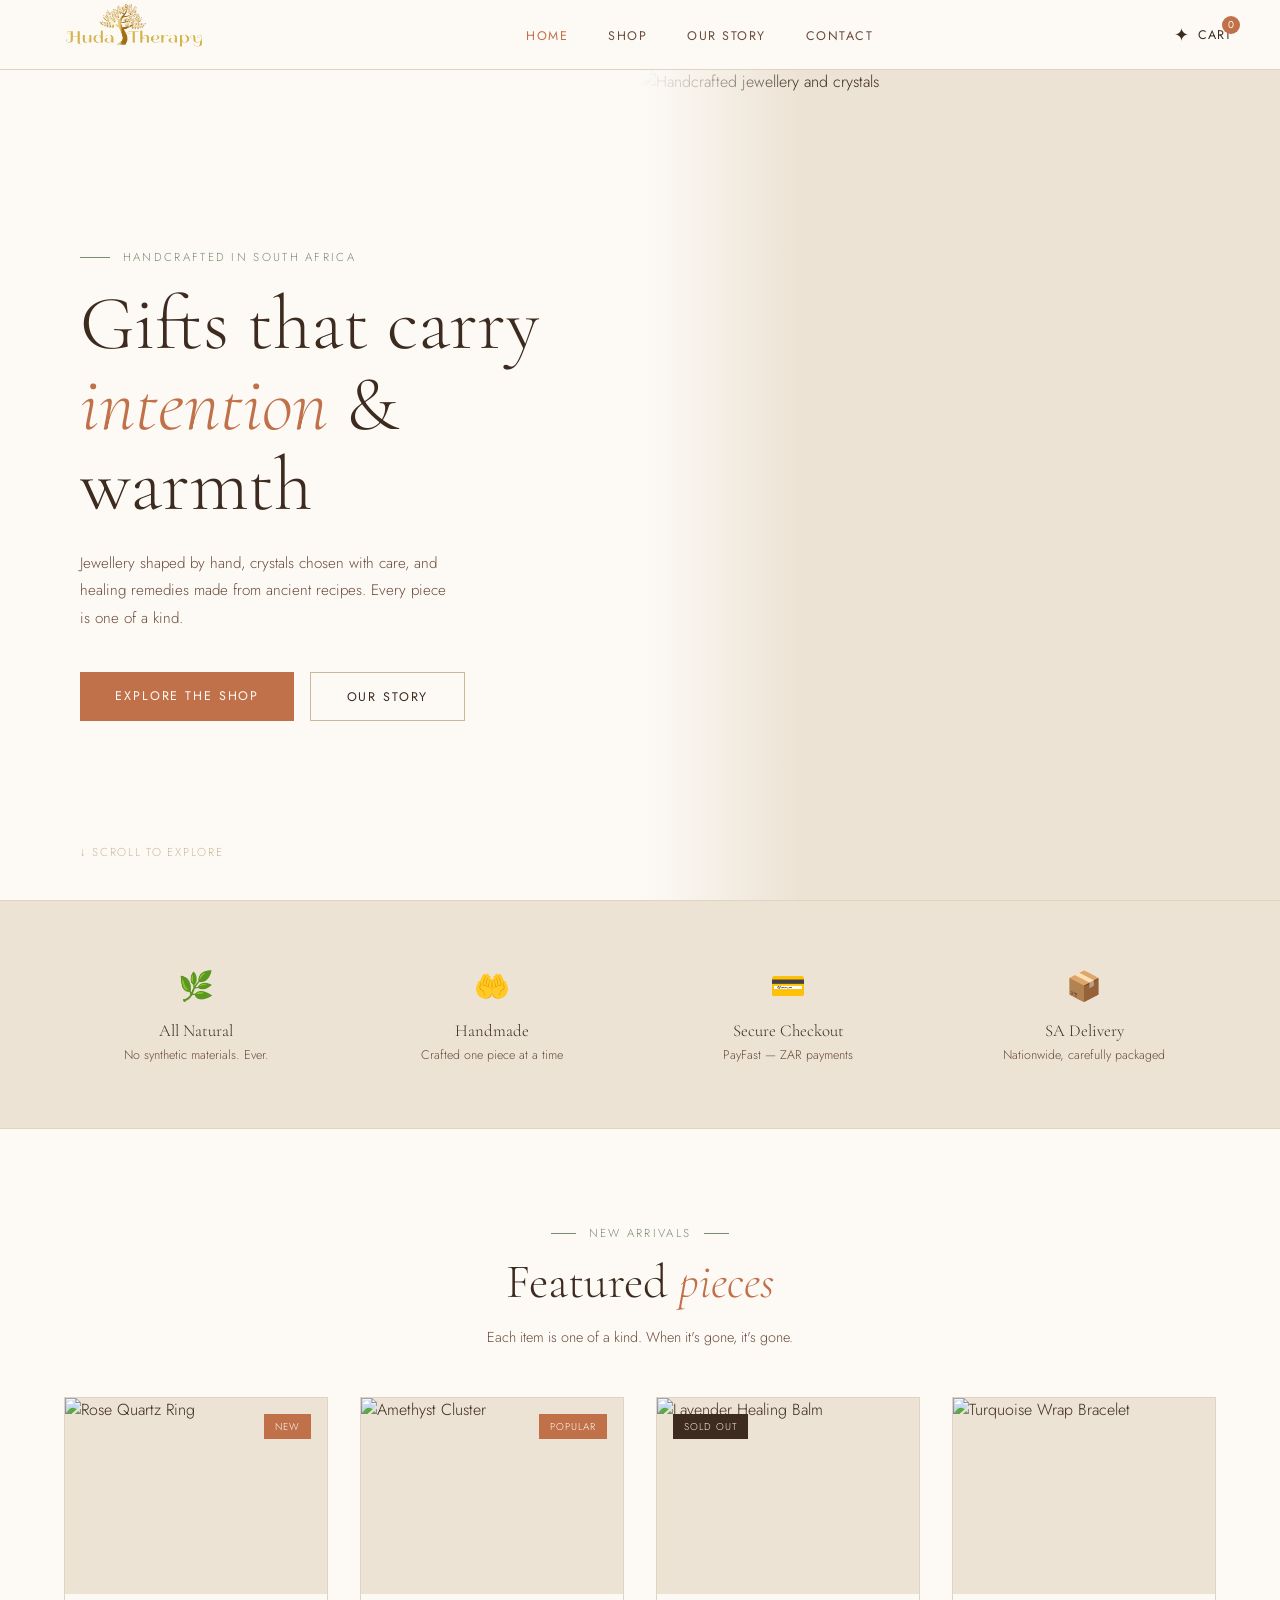
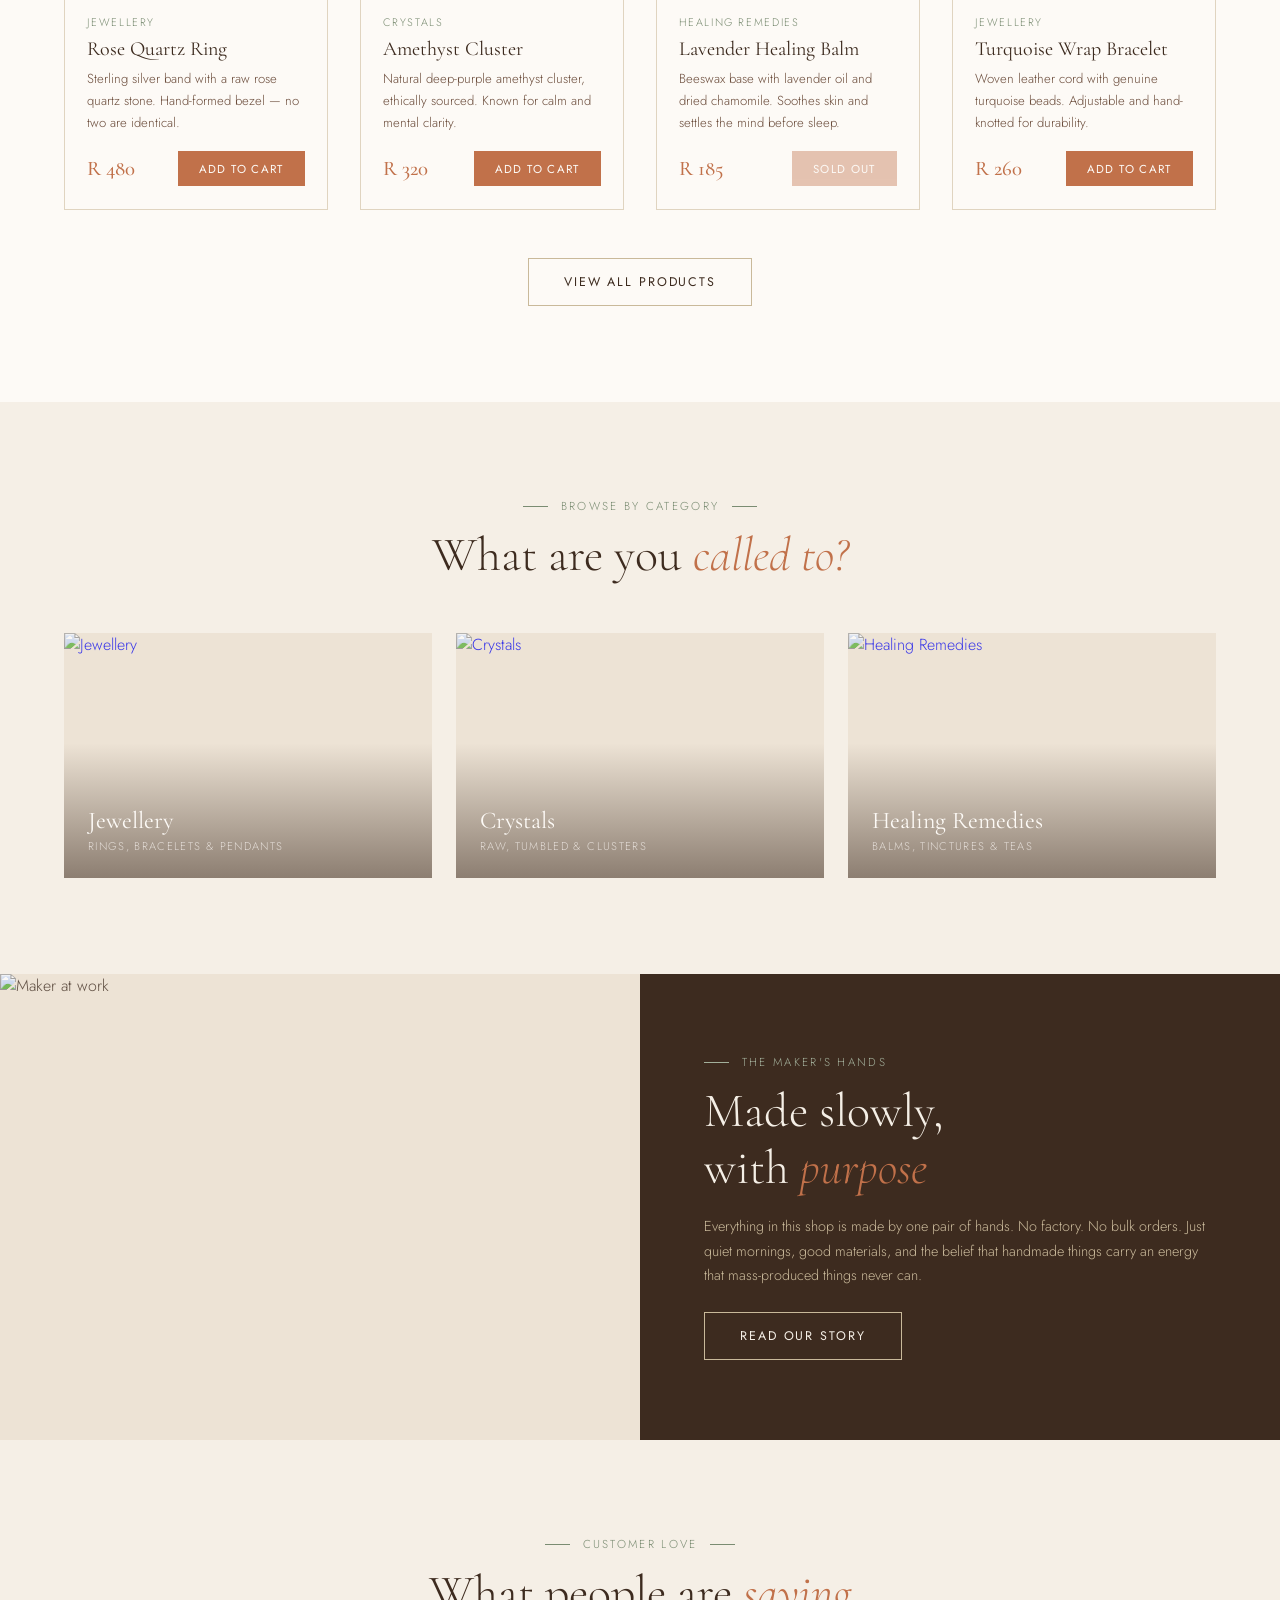
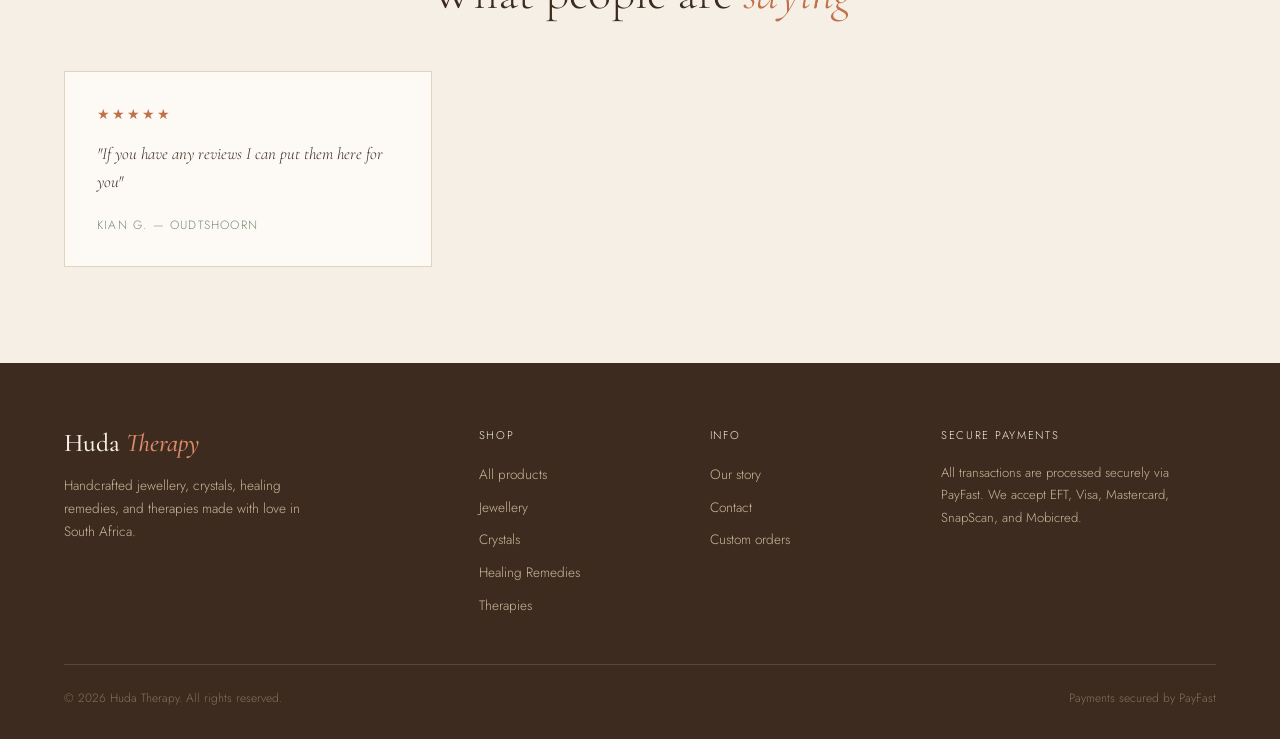
==== index.html @ 6f6a7a5f "Second Commit" ====
<!DOCTYPE html>
<html lang="en">
<head>
  <meta charset="UTF-8" />
  <meta name="viewport" content="width=device-width, initial-scale=1.0" />
  <title>Huda Terapy — Handcrafted Jewellery, Crystals &amp; Healing Remedies</title>
  <meta name="description" content="Handcrafted jewellery, crystals, and homemade healing remedies made with love in South Africa." />
  <meta property="og:title" content="Huda Terapy — Handcrafted Gifts from South Africa" />
  <meta property="og:description" content="Jewellery, crystals, and healing remedies made with love." />
  <meta property="og:image" content="https://images.unsplash.com/photo-1611652022419-a9419f74343d?w=1200" />
  <meta property="og:type" content="website" />
  <link rel="stylesheet" href="css/style.css" />
</head>
<body>

<nav>
  <img src='images/Huda_Logo_1-removebg-preview.png' class='nav-logo'>
  <ul class="nav-links">
    <li><a href="index.html" class="active">Home</a></li>
    <li><a href="shop.html">Shop</a></li>
    <li><a href="about.html">Our Story</a></li>
    <li><a href="about.html#contact">Contact</a></li>
  </ul>
  <div class="nav-right">
    <a href="#" class="nav-cart snipcart-checkout">
      <span class="cart-icon">✦</span> Cart
      <span class="snipcart-items-count"></span>
    </a>
    <button class="hamburger" aria-label="Menu">
      <span></span><span></span><span></span>
    </button>
  </div>
</nav>

<main>

  <!-- HERO -->
  <section class="hero">
    <div class="hero-content">
      <p class="hero-eyebrow">Handcrafted in South Africa</p>
      <h1>Gifts that carry<br/><em>intention</em> &amp; warmth</h1>
      <p class="hero-desc">Jewellery shaped by hand, crystals chosen with care, and healing remedies made from ancient recipes. Every piece is one of a kind.</p>
      <div class="hero-btns">
        <a href="shop.html" class="btn-primary">Explore the shop</a>
        <a href="about.html" class="btn-outline">Our story</a>
      </div>
    </div>
    <div class="hero-image">
      <img src="https://images.unsplash.com/photo-1611652022419-a9419f74343d?w=900&q=80" alt="Handcrafted jewellery and crystals" />
      <div class="hero-image-overlay"></div>
    </div>
    <div class="hero-scroll">&#8595; Scroll to explore</div>
  </section>

  <!-- TRUST STRIP -->
  <div class="trust-strip">
    <div class="trust-item">
      <div class="trust-icon">🌿</div>
      <p class="trust-label">All Natural</p>
      <p class="trust-sub">No synthetic materials. Ever.</p>
    </div>
    <div class="trust-item">
      <div class="trust-icon">🤲</div>
      <p class="trust-label">Handmade</p>
      <p class="trust-sub">Crafted one piece at a time</p>
    </div>
    <div class="trust-item">
      <div class="trust-icon">💳</div>
      <p class="trust-label">Secure Checkout</p>
      <p class="trust-sub">PayFast — ZAR payments</p>
    </div>
    <div class="trust-item">
      <div class="trust-icon">📦</div>
      <p class="trust-label">SA Delivery</p>
      <p class="trust-sub">Nationwide, carefully packaged</p>
    </div>
  </div>

  <!-- FEATURED PRODUCTS -->
  <section class="section section-white">
    <div class="container">
      <div class="section-header">
        <p class="section-eyebrow">New arrivals</p>
        <h2 class="section-title">Featured <em>pieces</em></h2>
        <p class="section-sub">Each item is one of a kind. When it's gone, it's gone.</p>
      </div>
      <div class="product-grid">

        <div class="product-card" data-category="jewellery">
          <div class="product-img-wrap">
            <img src="https://images.unsplash.com/photo-1535632066927-ab7c9ab60908?w=600&q=80" alt="Rose Quartz Ring" loading="lazy" />
            <span class="product-badge">New</span>
            <span class="sold-out-badge">Sold Out</span>
          </div>
          <div class="product-info">
            <p class="product-category">Jewellery</p>
            <h3 class="product-name">Rose Quartz Ring</h3>
            <p class="product-desc-short">Sterling silver band with a raw rose quartz stone. Hand-formed bezel — no two are identical.</p>
            <div class="product-footer">
              <span class="product-price">R 480</span>
              <button class="btn-buy snipcart-add-item"
                data-item-id="rose-quartz-ring"
                data-item-price="480.00"
                data-item-url="/shop.html"
                data-item-name="Rose Quartz Ring"
                data-item-description="Sterling silver band with raw rose quartz stone"
                data-item-image="https://images.unsplash.com/photo-1535632066927-ab7c9ab60908?w=300">
                Add to cart
              </button>
            </div>
          </div>
        </div>

        <div class="product-card" data-category="crystals">
          <div class="product-img-wrap">
            <img src="https://images.unsplash.com/photo-1567225557594-88d73398014a?w=600&q=80" alt="Amethyst Cluster" loading="lazy" />
            <span class="product-badge">Popular</span>
            <span class="sold-out-badge">Sold Out</span>
          </div>
          <div class="product-info">
            <p class="product-category">Crystals</p>
            <h3 class="product-name">Amethyst Cluster</h3>
            <p class="product-desc-short">Natural deep-purple amethyst cluster, ethically sourced. Known for calm and mental clarity.</p>
            <div class="product-footer">
              <span class="product-price">R 320</span>
              <button class="btn-buy snipcart-add-item"
                data-item-id="amethyst-cluster"
                data-item-price="320.00"
                data-item-url="/shop.html"
                data-item-name="Amethyst Cluster"
                data-item-description="Natural deep-purple amethyst cluster"
                data-item-image="https://images.unsplash.com/photo-1567225557594-88d73398014a?w=300">
                Add to cart
              </button>
            </div>
          </div>
        </div>

        <!-- SOLD OUT EXAMPLE — add class="sold-out" to any card to disable it -->
        <div class="product-card sold-out" data-category="remedies">
          <div class="product-img-wrap">
            <img src="https://images.unsplash.com/photo-1608571423902-eed4a5ad8108?w=600&q=80" alt="Lavender Healing Balm" loading="lazy" />
            <span class="sold-out-badge">Sold Out</span>
          </div>
          <div class="product-info">
            <p class="product-category">Healing Remedies</p>
            <h3 class="product-name">Lavender Healing Balm</h3>
            <p class="product-desc-short">Beeswax base with lavender oil and dried chamomile. Soothes skin and settles the mind before sleep.</p>
            <div class="product-footer">
              <span class="product-price">R 185</span>
              <button class="btn-buy" disabled>Sold Out</button>
            </div>
          </div>
        </div>

        <div class="product-card" data-category="jewellery">
          <div class="product-img-wrap">
            <img src="https://images.unsplash.com/photo-1617038260897-41a1f14a8ca0?w=600&q=80" alt="Turquoise Wrap Bracelet" loading="lazy" />
            <span class="sold-out-badge">Sold Out</span>
          </div>
          <div class="product-info">
            <p class="product-category">Jewellery</p>
            <h3 class="product-name">Turquoise Wrap Bracelet</h3>
            <p class="product-desc-short">Woven leather cord with genuine turquoise beads. Adjustable and hand-knotted for durability.</p>
            <div class="product-footer">
              <span class="product-price">R 260</span>
              <button class="btn-buy snipcart-add-item"
                data-item-id="turquoise-bracelet"
                data-item-price="260.00"
                data-item-url="/shop.html"
                data-item-name="Turquoise Wrap Bracelet"
                data-item-description="Woven leather cord with genuine turquoise beads"
                data-item-image="https://images.unsplash.com/photo-1617038260897-41a1f14a8ca0?w=300">
                Add to cart
              </button>
            </div>
          </div>
        </div>

      </div>
      <div style="text-align:center;margin-top:3rem;">
        <a href="shop.html" class="btn-outline">View all products</a>
      </div>
    </div>
  </section>

  <!-- CATEGORIES -->
  <section class="section section-cream">
    <div class="container">
      <div class="section-header">
        <p class="section-eyebrow">Browse by category</p>
        <h2 class="section-title">What are you <em>called to?</em></h2>
      </div>
      <div class="categories">
        <a href="shop.html" class="category-card">
          <img src="https://images.unsplash.com/photo-1535632066927-ab7c9ab60908?w=700&q=75" alt="Jewellery" loading="lazy" />
          <div class="category-overlay">
            <p class="category-name">Jewellery</p>
            <p class="category-count">Rings, bracelets &amp; pendants</p>
          </div>
        </a>
        <a href="shop.html" class="category-card">
          <img src="https://images.unsplash.com/photo-1567225557594-88d73398014a?w=700&q=75" alt="Crystals" loading="lazy" />
          <div class="category-overlay">
            <p class="category-name">Crystals</p>
            <p class="category-count">Raw, tumbled &amp; clusters</p>
          </div>
        </a>
        <a href="shop.html" class="category-card">
          <img src="https://images.unsplash.com/photo-1608571423902-eed4a5ad8108?w=700&q=75" alt="Healing Remedies" loading="lazy" />
          <div class="category-overlay">
            <p class="category-name">Healing Remedies</p>
            <p class="category-count">Balms, tinctures &amp; teas</p>
          </div>
        </a>
      </div>
    </div>
  </section>

  <!-- ABOUT STRIP -->
  <div class="about-strip">
    <div class="about-strip-img">
      <img src="https://images.unsplash.com/photo-1616628188506-523e5985d6fb?w=800&q=80" alt="Maker at work" loading="lazy" />
    </div>
    <div class="about-strip-content">
      <p class="section-eyebrow">The maker's hands</p>
      <h2 class="section-title">Made slowly,<br/>with <em>purpose</em></h2>
      <p class="section-sub">Everything in this shop is made by one pair of hands. No factory. No bulk orders. Just quiet mornings, good materials, and the belief that handmade things carry an energy that mass-produced things never can.</p>
      <a href="about.html" class="btn-outline">Read our story</a>
    </div>
  </div>

  <!-- TESTIMONIALS -->
  <section class="section section-cream">
    <div class="container">
      <div class="section-header">
        <p class="section-eyebrow">Customer love</p>
        <h2 class="section-title">What people are <em>saying</em></h2>
      </div>
      <div class="testimonials-grid">
        <div class="testimonial-card">
          <p class="testimonial-stars">&#9733;&#9733;&#9733;&#9733;&#9733;</p>
          <p class="testimonial-text">"If you have any reviews I can put them here for you"</p>
          <p class="testimonial-author">Kian G. — Oudtshoorn</p>
        </div>
       
        </div>
      </div>
    </div>
  </section>

</main>

<footer>
  <div class="container">
    <div class="footer-grid">
      <div class="footer-brand">
        <a href="index.html" class="footer-logo">Huda <span>Therapy</span></a>
        <p class="footer-tagline">Handcrafted jewellery, crystals, healing remedies, and therapies made with love in South Africa.</p>
      </div>
      <div>
        <p class="footer-col-title">Shop</p>
        <ul class="footer-links">
          <li><a href="shop.html">All products</a></li>
          <li><a href="shop.html">Jewellery</a></li>
          <li><a href="shop.html">Crystals</a></li>
          <li><a href="shop.html">Healing Remedies</a></li>
          <li><a href="shop.html">Therapies</a></li>
        </ul>
      </div>
      <div>
        <p class="footer-col-title">Info</p>
        <ul class="footer-links">
          <li><a href="about.html">Our story</a></li>
          <li><a href="about.html#contact">Contact</a></li>
          <li><a href="about.html#contact">Custom orders</a></li>
        </ul>
      </div>
      <div>
        <p class="footer-col-title">Secure payments</p>
        <p style="font-size:0.82rem;color:var(--sand);line-height:1.7;">All transactions are processed securely via PayFast. We accept EFT, Visa, Mastercard, SnapScan, and Mobicred.</p>
      </div>
    </div>
    <div class="footer-bottom">
      <span>&copy; 2026 Huda Therapy. All rights reserved.</span>
      <span>Payments secured by PayFast</span>
    </div>
  </div>
</footer>

<script src="js/main.js"></script>
</body>
</html>
---- css/style.css ----
@import url('https://fonts.googleapis.com/css2?family=Cormorant+Garamond:ital,wght@0,300;0,400;0,500;0,600;1,300;1,400&family=Jost:wght@300;400;500&display=swap');

:root {
  --terracotta: #C1714A;
  --terracotta-light: #D98B68;
  --terracotta-dark: #9A5535;
  --cream: #F5EFE6;
  --cream-dark: #EDE3D5;
  --sage: #7A8C72;
  --sage-light: #A3B09B;
  --sage-dark: #556350;
  --warm-brown: #3D2B1F;
  --warm-brown-light: #6B4C3B;
  --sand: #C9B99A;
  --sand-light: #E0D4C0;
  --white: #FDFAF6;
  --font-display: 'Cormorant Garamond', serif;
  --font-body: 'Jost', sans-serif;
  --nav-height: 70px;
}

*, *::before, *::after { box-sizing: border-box; margin: 0; padding: 0; }
html { scroll-behavior: smooth; }
body { font-family: var(--font-body); background: var(--white); color: var(--warm-brown); font-weight: 300; overflow-x: hidden; }

/* NAV */
nav { position: fixed; top: 0; left: 0; right: 0; height: var(--nav-height); background: rgba(253,250,246,0.94); backdrop-filter: blur(12px); border-bottom: 1px solid var(--sand-light); display: flex; align-items: center; justify-content: space-between; padding: 0 3rem; z-index: 1000; transition: box-shadow 0.3s; }
nav.scrolled { box-shadow: 0 2px 20px rgba(61,43,31,0.08); }
.nav-logo {   height:100%; width:15%;}
.nav-links { display: flex; gap: 2.5rem; list-style: none; align-items: center; }
.nav-links a { font-family: var(--font-body); font-size: 0.78rem; font-weight: 400; letter-spacing: 0.12em; text-transform: uppercase; color: var(--warm-brown-light); text-decoration: none; transition: color 0.2s; }
.nav-links a:hover, .nav-links a.active { color: var(--terracotta); }
.nav-right { display: flex; align-items: center; gap: 1.5rem; }
.nav-cart { position: relative; cursor: pointer; display: flex; align-items: center; gap: 0.5rem; font-size: 0.78rem; letter-spacing: 0.08em; text-transform: uppercase; color: var(--warm-brown); text-decoration: none; font-weight: 400; transition: color 0.2s; }
.nav-cart:hover { color: var(--terracotta); }
.cart-icon { font-size: 1.1rem; }
.snipcart-items-count { background: var(--terracotta); color: var(--white); border-radius: 50%; width: 18px; height: 18px; font-size: 10px; display: flex; align-items: center; justify-content: center; position: absolute; top: -6px; right: -8px; font-family: var(--font-body); }
.hamburger { display: none; flex-direction: column; gap: 5px; cursor: pointer; padding: 4px; background: none; border: none; }
.hamburger span { display: block; width: 22px; height: 1.5px; background: var(--warm-brown); transition: 0.3s; }

main { padding-top: var(--nav-height); }

/* HERO */
.hero { min-height: calc(100vh - var(--nav-height)); display: grid; grid-template-columns: 1fr 1fr; position: relative; overflow: hidden; }
.hero-content { display: flex; flex-direction: column; justify-content: center; padding: 5rem 4rem 5rem 5rem; position: relative; z-index: 2; }
.hero-eyebrow { font-family: var(--font-body); font-size: 0.72rem; letter-spacing: 0.2em; text-transform: uppercase; color: var(--sage); margin-bottom: 1.2rem; display: flex; align-items: center; gap: 0.8rem; }
.hero-eyebrow::before { content: ''; display: block; width: 30px; height: 1px; background: var(--sage); }
.hero h1 { font-family: var(--font-display); font-size: clamp(3rem, 6vw, 5.5rem); font-weight: 300; line-height: 1.05; color: var(--warm-brown); margin-bottom: 1.5rem; }
.hero h1 em { font-style: italic; color: var(--terracotta); }
.hero-desc { font-size: 0.95rem; line-height: 1.8; color: var(--warm-brown-light); max-width: 380px; margin-bottom: 2.5rem; }
.hero-btns { display: flex; gap: 1rem; flex-wrap: wrap; }
.hero-image { position: relative; overflow: hidden; background: var(--cream-dark); }
.hero-image img { width: 100%; height: 100%; object-fit: cover; transition: transform 8s ease; display: block; }
.hero-image:hover img { transform: scale(1.04); }
.hero-image-overlay { position: absolute; inset: 0; background: linear-gradient(to right, var(--white) 0%, transparent 25%); }
.hero-scroll { position: absolute; bottom: 2.5rem; left: 5rem; display: flex; align-items: center; gap: 0.8rem; font-size: 0.72rem; letter-spacing: 0.15em; text-transform: uppercase; color: var(--sand); animation: bounce 2s infinite; }
@keyframes bounce { 0%,100% { transform: translateY(0); } 50% { transform: translateY(4px); } }

/* BUTTONS */
.btn-primary { display: inline-block; background: var(--terracotta); color: var(--white); padding: 0.9rem 2.2rem; font-family: var(--font-body); font-size: 0.78rem; letter-spacing: 0.15em; text-transform: uppercase; text-decoration: none; font-weight: 400; transition: background 0.25s, transform 0.2s; border: none; cursor: pointer; }
.btn-primary:hover { background: var(--terracotta-dark); transform: translateY(-1px); }
.btn-outline { display: inline-block; background: transparent; color: var(--warm-brown); padding: 0.9rem 2.2rem; font-family: var(--font-body); font-size: 0.78rem; letter-spacing: 0.15em; text-transform: uppercase; text-decoration: none; font-weight: 400; border: 1px solid var(--sand); transition: border-color 0.25s, color 0.25s, transform 0.2s; cursor: pointer; }
.btn-outline:hover { border-color: var(--terracotta); color: var(--terracotta); transform: translateY(-1px); }

/* SECTION HEADERS */
.section-header { text-align: center; margin-bottom: 3rem; }
.section-eyebrow { font-size: 0.72rem; letter-spacing: 0.2em; text-transform: uppercase; color: var(--sage); margin-bottom: 0.8rem; display: flex; align-items: center; justify-content: center; gap: 0.8rem; }
.section-eyebrow::before, .section-eyebrow::after { content: ''; display: block; width: 25px; height: 1px; background: var(--sage); }
.section-title { font-family: var(--font-display); font-size: clamp(2rem, 4vw, 3rem); font-weight: 300; color: var(--warm-brown); line-height: 1.2; }
.section-title em { font-style: italic; color: var(--terracotta); }
.section-sub { font-size: 0.9rem; color: var(--warm-brown-light); margin-top: 0.8rem; line-height: 1.7; }

/* SECTIONS */
.section { padding: 6rem 4rem; }
.section-cream { background: var(--cream); }
.section-white { background: var(--white); }
.container { max-width: 1200px; margin: 0 auto; }

/* PRODUCT GRID */
.product-grid { display: grid; grid-template-columns: repeat(auto-fill, minmax(260px, 1fr)); gap: 2rem; }
.product-card { background: var(--white); border: 1px solid var(--sand-light); overflow: hidden; transition: transform 0.3s, box-shadow 0.3s; position: relative; }
.product-card:hover { transform: translateY(-4px); box-shadow: 0 12px 40px rgba(61,43,31,0.1); }
.product-card.sold-out .btn-buy { opacity: 0.4; pointer-events: none; cursor: not-allowed; }
.product-img-wrap { position: relative; overflow: hidden; aspect-ratio: 4/3; background: var(--cream-dark); }
.product-img-wrap img { width: 100%; height: 100%; object-fit: cover; transition: transform 0.5s ease; display: block; }
.product-card:hover .product-img-wrap img { transform: scale(1.06); }
.product-badge { position: absolute; top: 1rem; right: 1rem; background: var(--terracotta); color: var(--white); font-size: 0.62rem; letter-spacing: 0.1em; text-transform: uppercase; padding: 0.3rem 0.7rem; }
.sold-out-badge { position: absolute; top: 1rem; left: 1rem; background: var(--warm-brown); color: var(--cream); font-size: 0.62rem; letter-spacing: 0.1em; text-transform: uppercase; padding: 0.3rem 0.7rem; display: none; }
.product-card.sold-out .sold-out-badge { display: block; }
.product-info { padding: 1.2rem 1.4rem 1.4rem; }
.product-category { font-size: 0.68rem; letter-spacing: 0.15em; text-transform: uppercase; color: var(--sage); margin-bottom: 0.4rem; }
.product-name { font-family: var(--font-display); font-size: 1.25rem; font-weight: 400; color: var(--warm-brown); margin-bottom: 0.4rem; line-height: 1.3; }
.product-desc-short { font-size: 0.82rem; color: var(--warm-brown-light); line-height: 1.65; margin-bottom: 1.1rem; }
.product-footer { display: flex; align-items: center; justify-content: space-between; gap: 0.8rem; }
.product-price { font-family: var(--font-display); font-size: 1.3rem; font-weight: 500; color: var(--terracotta); }
.btn-buy { background: var(--terracotta); color: var(--white); border: none; padding: 0.6rem 1.3rem; font-family: var(--font-body); font-size: 0.72rem; letter-spacing: 0.12em; text-transform: uppercase; font-weight: 400; cursor: pointer; transition: background 0.2s; white-space: nowrap; }
.btn-buy:hover { background: var(--terracotta-dark); }

/* CATEGORIES */
.categories { display: grid; grid-template-columns: repeat(3,1fr); gap: 1.5rem; }
.category-card { position: relative; overflow: hidden; aspect-ratio: 3/2; background: var(--cream-dark); cursor: pointer; text-decoration: none; display: block; }
.category-card img { width: 100%; height: 100%; object-fit: cover; transition: transform 0.5s, opacity 0.4s; opacity: 0.75; display: block; }
.category-card:hover img { transform: scale(1.08); opacity: 0.9; }
.category-overlay { position: absolute; inset: 0; background: linear-gradient(to top, rgba(61,43,31,0.55) 0%, transparent 55%); display: flex; flex-direction: column; justify-content: flex-end; padding: 1.5rem; }
.category-name { font-family: var(--font-display); font-size: 1.5rem; font-weight: 400; color: var(--white); margin-bottom: 0.2rem; }
.category-count { font-size: 0.7rem; letter-spacing: 0.12em; text-transform: uppercase; color: rgba(253,250,246,0.7); }

/* ABOUT STRIP */
.about-strip { display: grid; grid-template-columns: 1fr 1fr; align-items: stretch; }
.about-strip-img { position: relative; overflow: hidden; background: var(--cream-dark); min-height: 400px; }
.about-strip-img img { width: 100%; height: 100%; object-fit: cover; opacity: 0.8; display: block; }
.about-strip-content { background: var(--warm-brown); padding: 5rem 4rem; display: flex; flex-direction: column; justify-content: center; }
.about-strip-content .section-eyebrow { color: var(--sage-light); justify-content: flex-start; }
.about-strip-content .section-eyebrow::before { background: var(--sage-light); }
.about-strip-content .section-eyebrow::after { display: none; }
.about-strip-content .section-title { color: var(--cream); text-align: left; }
.about-strip-content .section-sub { color: var(--sand); text-align: left; margin-top: 1rem; }
.about-strip-content .btn-outline { color: var(--cream); border-color: var(--sand); margin-top: 1.5rem; align-self: flex-start; }
.about-strip-content .btn-outline:hover { color: var(--terracotta-light); border-color: var(--terracotta-light); }

/* TRUST */
.trust-strip { display: grid; grid-template-columns: repeat(4,1fr); gap: 2rem; text-align: center; padding: 4rem; background: var(--cream-dark); border-top: 1px solid var(--sand-light); border-bottom: 1px solid var(--sand-light); }
.trust-icon { font-size: 1.8rem; margin-bottom: 0.8rem; }
.trust-label { font-family: var(--font-display); font-size: 1.05rem; color: var(--warm-brown); margin-bottom: 0.3rem; }
.trust-sub { font-size: 0.78rem; color: var(--warm-brown-light); line-height: 1.5; }

/* TESTIMONIALS */
.testimonials-grid { display: grid; grid-template-columns: repeat(3,1fr); gap: 1.5rem; }
.testimonial-card { background: var(--white); border: 1px solid var(--sand-light); padding: 2rem; }
.testimonial-stars { color: var(--terracotta); font-size: 0.9rem; margin-bottom: 1rem; letter-spacing: 2px; }
.testimonial-text { font-family: var(--font-display); font-size: 1.05rem; font-style: italic; color: var(--warm-brown); line-height: 1.7; margin-bottom: 1.2rem; }
.testimonial-author { font-size: 0.75rem; letter-spacing: 0.1em; text-transform: uppercase; color: var(--sage); }

/* CONTACT */
.contact-grid { display: grid; grid-template-columns: 1fr 1.5fr; gap: 5rem; align-items: start; }
.contact-info p { font-size: 0.9rem; color: var(--warm-brown-light); line-height: 1.8; margin-bottom: 1.5rem; }
.contact-detail { display: flex; align-items: flex-start; gap: 0.8rem; margin-bottom: 1rem; }
.contact-detail-icon { font-size: 1rem; margin-top: 2px; }
.contact-detail-text { font-size: 0.85rem; color: var(--warm-brown-light); line-height: 1.6; }
form { display: flex; flex-direction: column; gap: 1.2rem; }
.form-group { display: flex; flex-direction: column; gap: 0.4rem; }
.form-row { display: grid; grid-template-columns: 1fr 1fr; gap: 1.2rem; }
label { font-size: 0.72rem; letter-spacing: 0.12em; text-transform: uppercase; color: var(--warm-brown-light); }
input, select, textarea { background: var(--white); border: 1px solid var(--sand-light); padding: 0.85rem 1rem; font-family: var(--font-body); font-size: 0.9rem; font-weight: 300; color: var(--warm-brown); outline: none; transition: border-color 0.2s; width: 100%; }
input:focus, select:focus, textarea:focus { border-color: var(--terracotta); }
textarea { resize: vertical; min-height: 130px; }
select { cursor: pointer; appearance: none; }

/* PAGE HERO */
.page-hero { background: var(--cream); padding: 5rem 4rem 4rem; text-align: center; border-bottom: 1px solid var(--sand-light); }
.page-hero h1 { font-family: var(--font-display); font-size: clamp(2.5rem,5vw,4rem); font-weight: 300; color: var(--warm-brown); }
.page-hero h1 em { font-style: italic; color: var(--terracotta); }
.page-hero p { font-size: 0.9rem; color: var(--warm-brown-light); margin-top: 0.8rem; }

/* FILTERS */
.shop-filters { display: flex; align-items: center; gap: 1rem; flex-wrap: wrap; padding: 1.5rem 0; border-bottom: 1px solid var(--sand-light); margin-bottom: 2.5rem; }
.filter-label { font-size: 0.72rem; letter-spacing: 0.12em; text-transform: uppercase; color: var(--warm-brown-light); margin-right: 0.5rem; }
.filter-btn { background: transparent; border: 1px solid var(--sand-light); padding: 0.45rem 1.1rem; font-family: var(--font-body); font-size: 0.75rem; letter-spacing: 0.08em; text-transform: uppercase; color: var(--warm-brown-light); cursor: pointer; transition: 0.2s; }
.filter-btn:hover, .filter-btn.active { background: var(--terracotta); color: var(--white); border-color: var(--terracotta); }

/* PRODUCT DETAIL */
.product-detail-grid { display: grid; grid-template-columns: 1fr 1fr; gap: 5rem; align-items: start; padding: 3rem 0; }
.main-image { aspect-ratio: 1; overflow: hidden; background: var(--cream-dark); margin-bottom: 1rem; }
.main-image img { width: 100%; height: 100%; object-fit: cover; display: block; }
.thumb-row { display: grid; grid-template-columns: repeat(4,1fr); gap: 0.6rem; }
.thumb { aspect-ratio: 1; overflow: hidden; background: var(--cream-dark); cursor: pointer; border: 2px solid transparent; transition: border-color 0.2s; }
.thumb.active { border-color: var(--terracotta); }
.thumb img { width: 100%; height: 100%; object-fit: cover; transition: transform 0.3s; display: block; }
.thumb:hover img { transform: scale(1.08); }
.detail-category { font-size: 0.72rem; letter-spacing: 0.15em; text-transform: uppercase; color: var(--sage); margin-bottom: 0.6rem; }
.detail-title { font-family: var(--font-display); font-size: clamp(2rem,3.5vw,2.8rem); font-weight: 300; color: var(--warm-brown); line-height: 1.15; margin-bottom: 0.8rem; }
.detail-price { font-family: var(--font-display); font-size: 2rem; color: var(--terracotta); font-weight: 500; margin-bottom: 1.5rem; }
.detail-description { font-size: 0.9rem; line-height: 1.9; color: var(--warm-brown-light); margin-bottom: 2rem; border-top: 1px solid var(--sand-light); border-bottom: 1px solid var(--sand-light); padding: 1.5rem 0; }
.detail-meta-item { display: flex; gap: 1rem; padding: 0.6rem 0; border-bottom: 1px solid var(--sand-light); font-size: 0.83rem; }
.detail-meta-key { color: var(--warm-brown-light); min-width: 110px; }
.detail-meta-val { color: var(--warm-brown); font-weight: 400; }
.buy-section { display: flex; gap: 1rem; flex-wrap: wrap; margin-top: 1.5rem; }
.btn-buy-lg { flex: 1; min-width: 160px; background: var(--terracotta); color: var(--white); border: none; padding: 1rem 2rem; font-family: var(--font-body); font-size: 0.8rem; letter-spacing: 0.15em; text-transform: uppercase; cursor: pointer; transition: background 0.2s; font-weight: 400; }
.btn-buy-lg:hover { background: var(--terracotta-dark); }

/* ABOUT PAGE */
.about-hero { display: grid; grid-template-columns: 1.2fr 1fr; min-height: 70vh; align-items: stretch; }
.about-hero-content { padding: 6rem 4rem 6rem 5rem; display: flex; flex-direction: column; justify-content: center; }
.about-hero-img { overflow: hidden; background: var(--cream-dark); }
.about-hero-img img { width: 100%; height: 100%; object-fit: cover; opacity: 0.85; display: block; }
.values-grid { display: grid; grid-template-columns: repeat(3,1fr); gap: 2rem; }
.value-card { border-left: 2px solid var(--terracotta); padding: 1.5rem 1.5rem 1.5rem 2rem; background: var(--white); }
.value-icon { font-size: 1.5rem; margin-bottom: 0.8rem; }
.value-title { font-family: var(--font-display); font-size: 1.2rem; font-weight: 400; color: var(--warm-brown); margin-bottom: 0.5rem; }
.value-text { font-size: 0.85rem; color: var(--warm-brown-light); line-height: 1.7; }
.process-steps { display: grid; grid-template-columns: repeat(4,1fr); gap: 2rem; }
.process-step { text-align: center; padding: 2rem 1rem; }
.step-number { font-family: var(--font-display); font-size: 3.5rem; color: var(--sand-light); font-weight: 300; line-height: 1; margin-bottom: 0.8rem; }
.step-title { font-family: var(--font-display); font-size: 1.1rem; color: var(--warm-brown); margin-bottom: 0.5rem; }
.step-text { font-size: 0.82rem; color: var(--warm-brown-light); line-height: 1.65; }

/* FOOTER */
footer { background: var(--warm-brown); color: var(--sand); padding: 4rem 4rem 2rem; }
.footer-grid { display: grid; grid-template-columns: 2fr 1fr 1fr 1.5fr; gap: 3rem; margin-bottom: 3rem; }
.footer-logo { font-family: var(--font-display); font-size: 1.6rem; font-weight: 500; color: var(--cream); margin-bottom: 1rem; display: block; text-decoration: none; }
.footer-logo span { color: var(--terracotta-light); font-style: italic; }
.footer-tagline { font-size: 0.85rem; color: var(--sand); line-height: 1.7; max-width: 260px; }
.footer-col-title { font-size: 0.7rem; letter-spacing: 0.15em; text-transform: uppercase; color: var(--cream); margin-bottom: 1.2rem; }
.footer-links { list-style: none; display: flex; flex-direction: column; gap: 0.6rem; }
.footer-links a { font-size: 0.85rem; color: var(--sand); text-decoration: none; transition: color 0.2s; }
.footer-links a:hover { color: var(--terracotta-light); }
.footer-bottom { border-top: 1px solid rgba(201,185,154,0.2); padding-top: 1.5rem; display: flex; justify-content: space-between; align-items: center; font-size: 0.75rem; color: rgba(201,185,154,0.5); flex-wrap: wrap; gap: 0.5rem; }

/* NOTIFICATION */
.notification { position: fixed; bottom: 2rem; right: 2rem; background: var(--warm-brown); color: var(--cream); padding: 1rem 1.5rem; font-size: 0.82rem; letter-spacing: 0.04em; z-index: 9999; transform: translateY(6rem); opacity: 0; transition: transform 0.35s ease, opacity 0.35s ease; pointer-events: none; max-width: 300px; border-left: 3px solid var(--terracotta); }
.notification.show { transform: translateY(0); opacity: 1; }

/* CUSTOM CART DRAWER */
.cart-overlay { position: fixed; inset: 0; background: rgba(61,43,31,0.42); opacity: 0; pointer-events: none; transition: opacity 0.25s ease; z-index: 1200; }
.cart-overlay.show { opacity: 1; pointer-events: auto; }
.custom-cart-drawer { position: fixed; top: 0; right: 0; width: min(420px, 95vw); height: 100vh; background: var(--white); border-left: 1px solid var(--sand-light); transform: translateX(105%); transition: transform 0.28s ease; z-index: 1300; display: flex; flex-direction: column; }
.custom-cart-drawer.open { transform: translateX(0); }
.cart-header { display: flex; align-items: center; justify-content: space-between; padding: 1rem 1.25rem; border-bottom: 1px solid var(--sand-light); }
.cart-header h3 { font-family: var(--font-display); font-size: 1.5rem; font-weight: 400; color: var(--warm-brown); }
.cart-close { border: none; background: transparent; font-size: 1.9rem; line-height: 1; color: var(--warm-brown-light); cursor: pointer; }
.cart-body { flex: 1; overflow-y: auto; padding: 1rem 1.25rem; }
.cart-empty { font-size: 0.9rem; color: var(--warm-brown-light); }
.cart-items { list-style: none; display: flex; flex-direction: column; gap: 0.9rem; }
.cart-item { border: 1px solid var(--sand-light); padding: 0.85rem; }
.cart-item-main { display: flex; align-items: center; justify-content: space-between; gap: 1rem; margin-bottom: 0.7rem; }
.cart-item-name { font-size: 0.88rem; color: var(--warm-brown); font-weight: 400; }
.cart-item-price { font-family: var(--font-display); color: var(--terracotta); font-size: 1.1rem; }
.cart-item-actions { display: flex; align-items: center; gap: 0.45rem; flex-wrap: wrap; }
.cart-item-actions button { border: 1px solid var(--sand-light); background: var(--white); color: var(--warm-brown-light); padding: 0.2rem 0.45rem; font-size: 0.7rem; letter-spacing: 0.05em; text-transform: uppercase; cursor: pointer; }
.cart-item-actions button[data-action="remove"] { margin-left: auto; }
.cart-footer { border-top: 1px solid var(--sand-light); padding: 1rem 1.25rem 1.25rem; }
.cart-total-row { display: flex; align-items: center; justify-content: space-between; margin-bottom: 0.85rem; color: var(--warm-brown-light); font-size: 0.82rem; letter-spacing: 0.08em; text-transform: uppercase; }
.cart-total-value { color: var(--warm-brown); font-size: 1.2rem; font-family: var(--font-display); text-transform: none; letter-spacing: 0; }

/* RESPONSIVE */
@media (max-width: 1024px) {
  .hero { grid-template-columns: 1fr; }
  .hero-image { display: none; }
  .hero-content { padding: 4rem 2.5rem; }
  .categories { grid-template-columns: 1fr 1fr; }
  .about-strip { grid-template-columns: 1fr; }
  .trust-strip { grid-template-columns: repeat(2,1fr); }
  .testimonials-grid { grid-template-columns: 1fr 1fr; }
  .footer-grid { grid-template-columns: 1fr 1fr; }
  .contact-grid { grid-template-columns: 1fr; gap: 2.5rem; }
  .product-detail-grid { grid-template-columns: 1fr; gap: 2.5rem; }
  .about-hero { grid-template-columns: 1fr; }
  .about-hero-img { min-height: 300px; }
  .values-grid { grid-template-columns: 1fr 1fr; }
  .process-steps { grid-template-columns: repeat(2,1fr); }
}
@media (max-width: 768px) {
  nav { padding: 0 1.5rem; }
  .nav-links { display: none; position: absolute; top: var(--nav-height); left: 0; right: 0; background: var(--white); flex-direction: column; padding: 1.5rem 2rem; border-bottom: 1px solid var(--sand-light); gap: 1.5rem; box-shadow: 0 8px 20px rgba(61,43,31,0.08); }
  .nav-links.open { display: flex; }
  .hamburger { display: flex; }
  .section { padding: 4rem 1.5rem; }
  .page-hero { padding: 3rem 1.5rem 2.5rem; }
  .trust-strip { padding: 3rem 1.5rem; grid-template-columns: 1fr 1fr; }
  .categories { grid-template-columns: 1fr; }
  .testimonials-grid { grid-template-columns: 1fr; }
  .values-grid { grid-template-columns: 1fr; }
  .process-steps { grid-template-columns: 1fr 1fr; }
  .footer-grid { grid-template-columns: 1fr; gap: 2rem; }
  footer { padding: 3rem 1.5rem 1.5rem; }
  .form-row { grid-template-columns: 1fr; }
  .about-hero-content { padding: 3rem 1.5rem; }
  .shop-filters { padding: 1rem 0; }
  .hero-scroll { left: 2.5rem; }
  .custom-cart-drawer { width: 100vw; }
}
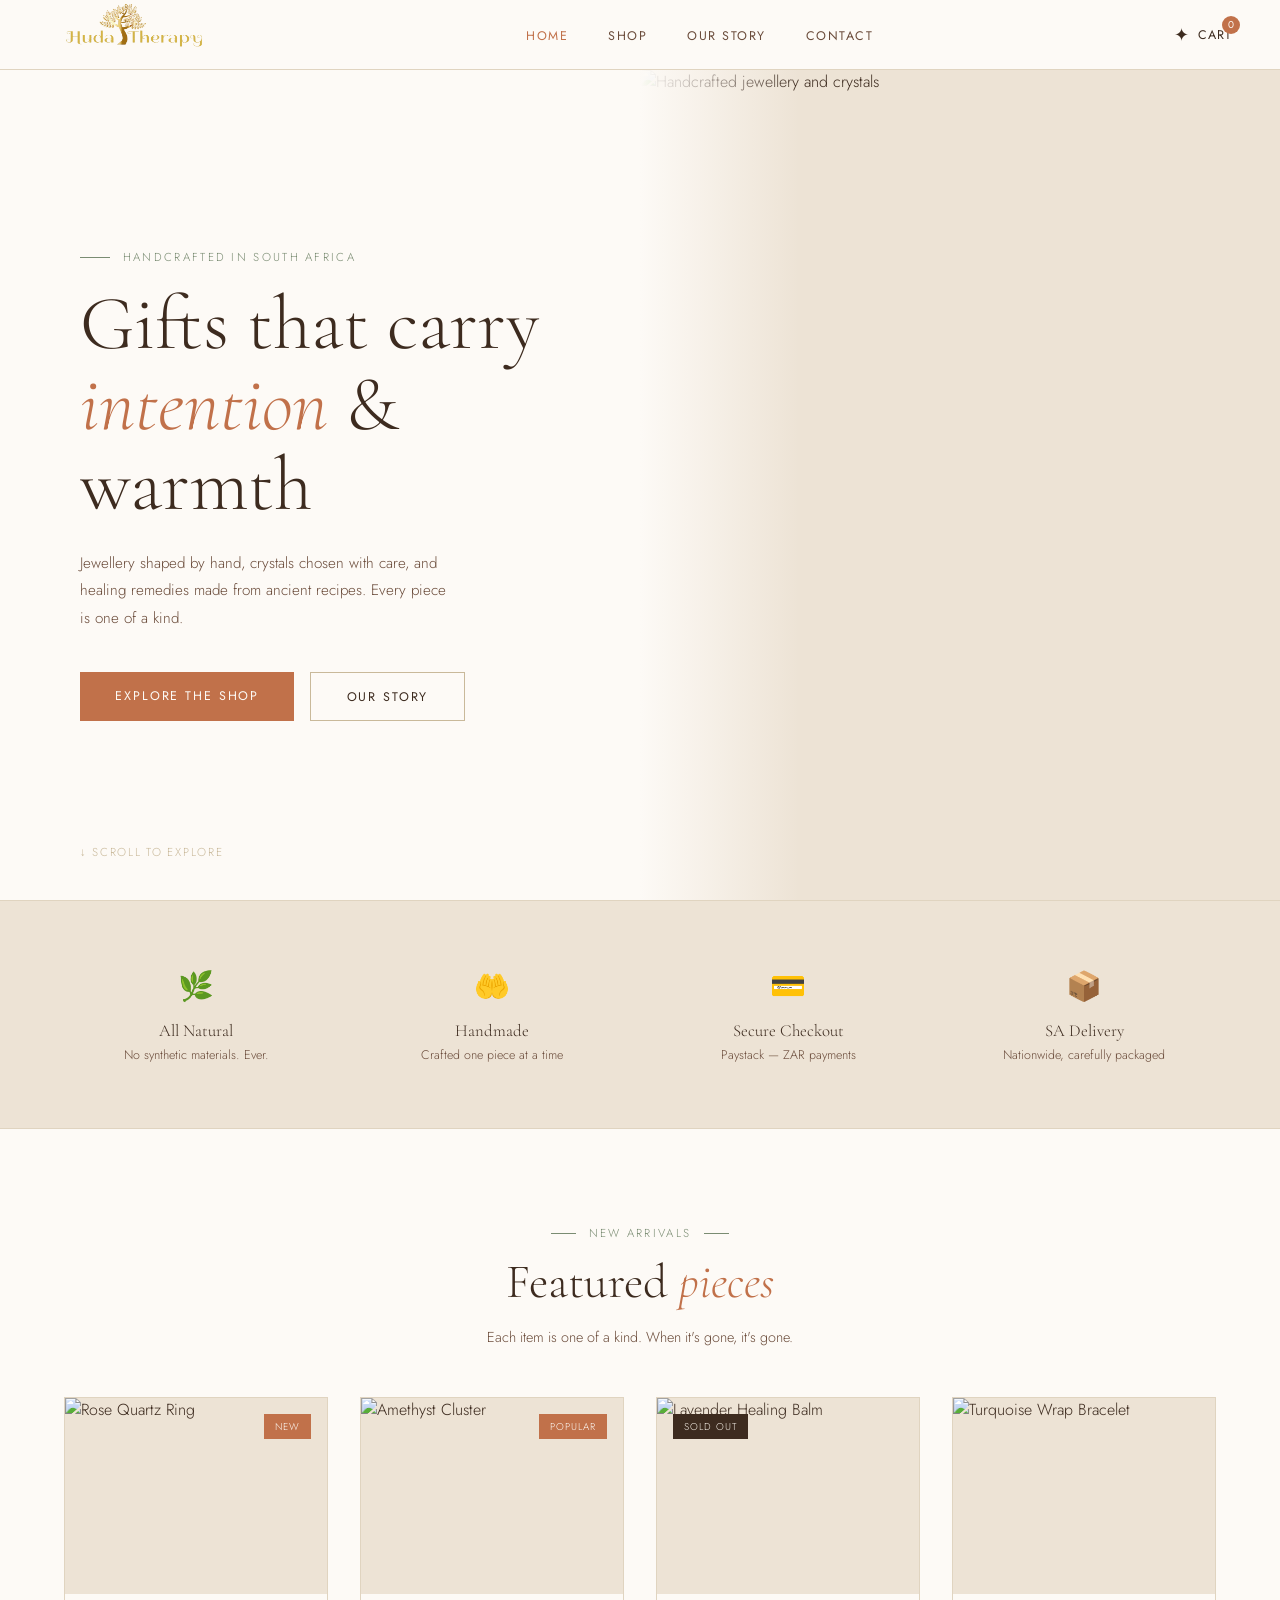
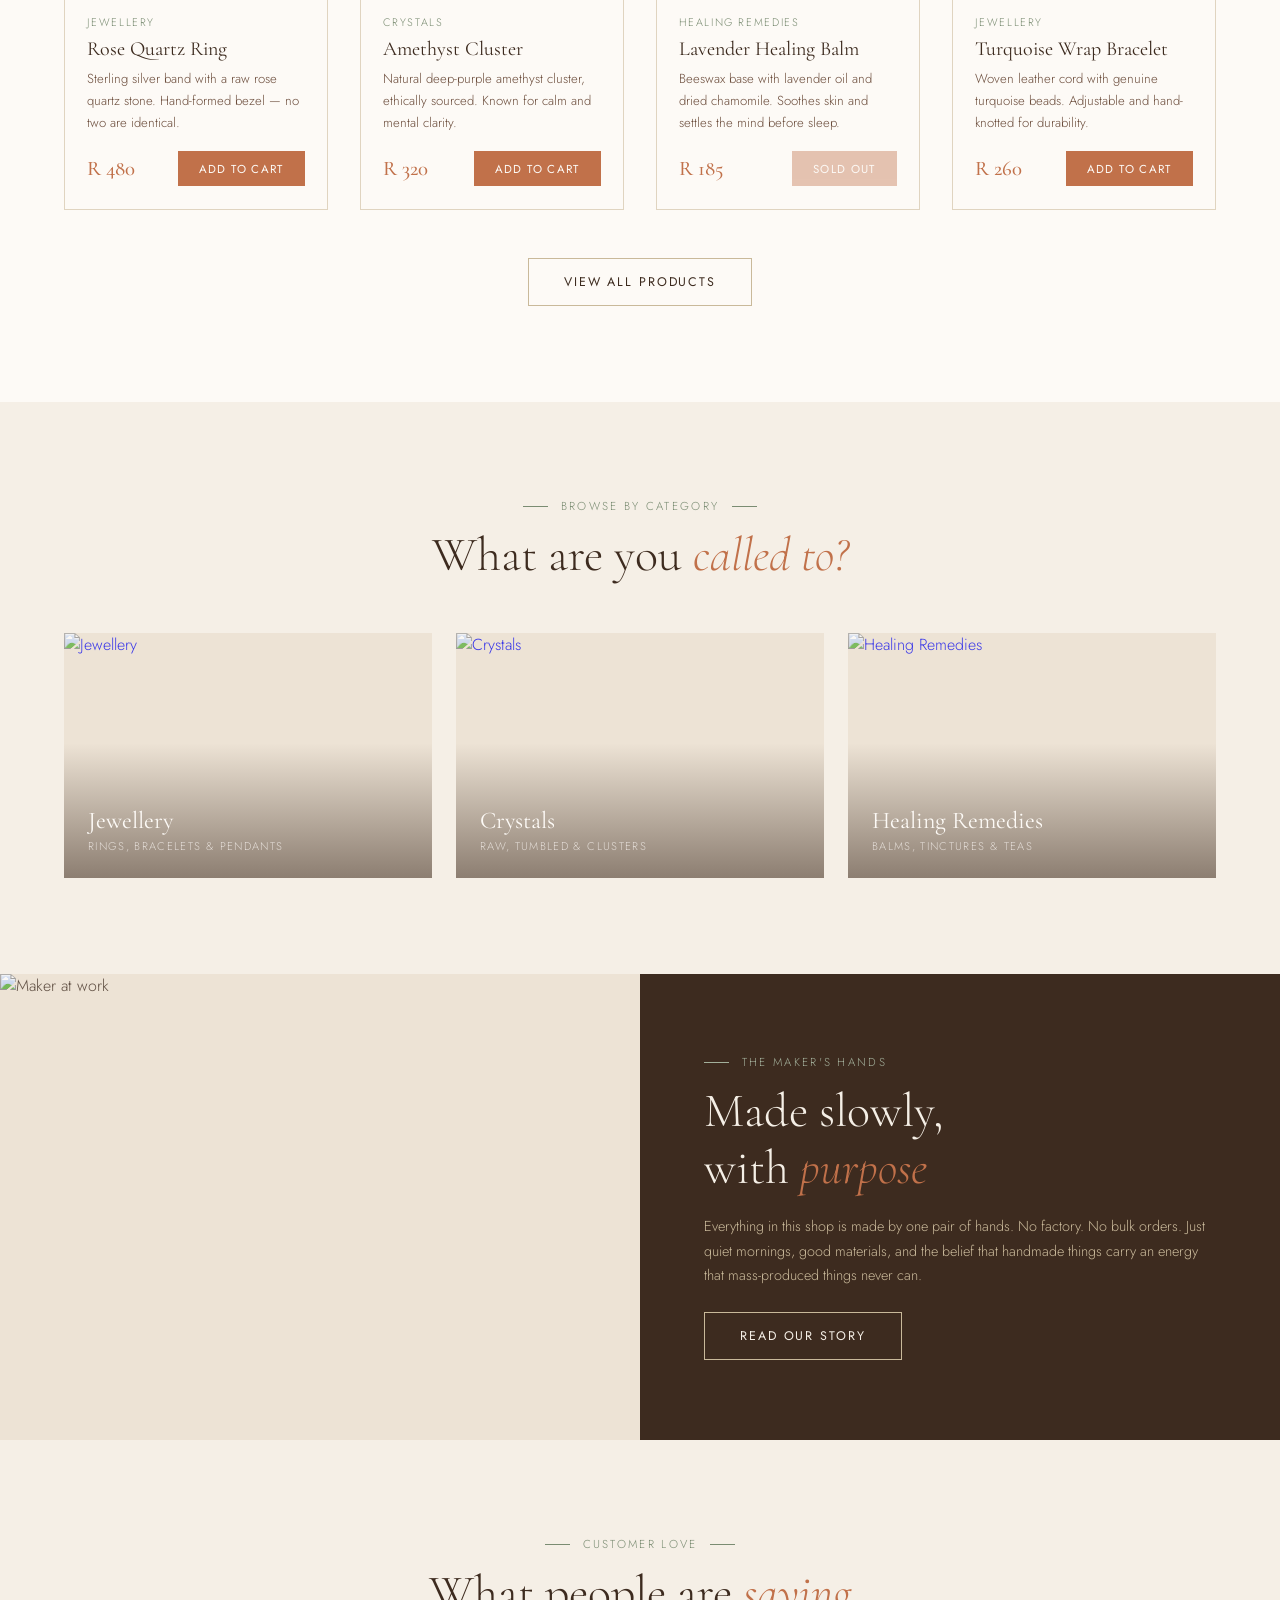
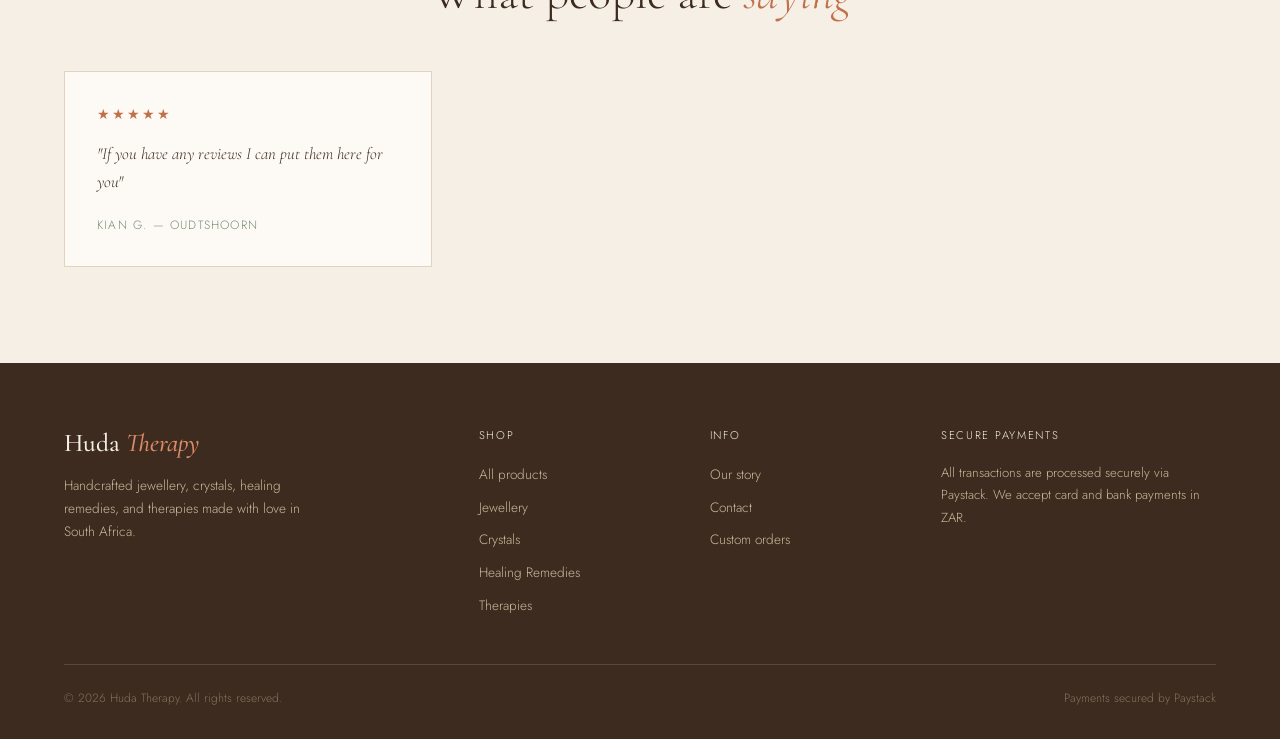
==== commit 35d99154: "third commit" ====
--- a/index.html
+++ b/index.html
@@ -67,7 +67,7 @@
     <div class="trust-item">
       <div class="trust-icon">💳</div>
       <p class="trust-label">Secure Checkout</p>
-      <p class="trust-sub">PayFast — ZAR payments</p>
+      <p class="trust-sub">Paystack — ZAR payments</p>
     </div>
     <div class="trust-item">
       <div class="trust-icon">📦</div>
@@ -278,16 +278,17 @@
       </div>
       <div>
         <p class="footer-col-title">Secure payments</p>
-        <p style="font-size:0.82rem;color:var(--sand);line-height:1.7;">All transactions are processed securely via PayFast. We accept EFT, Visa, Mastercard, SnapScan, and Mobicred.</p>
+        <p style="font-size:0.82rem;color:var(--sand);line-height:1.7;">All transactions are processed securely via Paystack. We accept card and bank payments in ZAR.</p>
       </div>
     </div>
     <div class="footer-bottom">
       <span>&copy; 2026 Huda Therapy. All rights reserved.</span>
-      <span>Payments secured by PayFast</span>
+      <span>Payments secured by Paystack</span>
     </div>
   </div>
 </footer>
 
+<script src="https://js.paystack.co/v2/inline.js"></script>
 <script src="js/main.js"></script>
 </body>
 </html>
--- a/css/style.css
+++ b/css/style.css
@@ -161,7 +161,7 @@
 /* PRODUCT DETAIL */
 .product-detail-grid { display: grid; grid-template-columns: 1fr 1fr; gap: 5rem; align-items: start; padding: 3rem 0; }
 .main-image { aspect-ratio: 1; overflow: hidden; background: var(--cream-dark); margin-bottom: 1rem; }
-.main-image img { width: 100%; height: 100%; object-fit: cover; display: block; }
+.main-image img { width: 100%; height: 100%; object-fit:fill; display: block; }
 .thumb-row { display: grid; grid-template-columns: repeat(4,1fr); gap: 0.6rem; }
 .thumb { aspect-ratio: 1; overflow: hidden; background: var(--cream-dark); cursor: pointer; border: 2px solid transparent; transition: border-color 0.2s; }
 .thumb.active { border-color: var(--terracotta); }
@@ -177,11 +177,42 @@
 .buy-section { display: flex; gap: 1rem; flex-wrap: wrap; margin-top: 1.5rem; }
 .btn-buy-lg { flex: 1; min-width: 160px; background: var(--terracotta); color: var(--white); border: none; padding: 1rem 2rem; font-family: var(--font-body); font-size: 0.8rem; letter-spacing: 0.15em; text-transform: uppercase; cursor: pointer; transition: background 0.2s; font-weight: 400; }
 .btn-buy-lg:hover { background: var(--terracotta-dark); }
+.btn-buy-lg:disabled { opacity: 0.45; cursor: not-allowed; }
+
+/* PRODUCT PAGE */
+.product-breadcrumb { background: var(--cream); border-bottom: 1px solid var(--sand-light); padding: 0.9rem 4rem; }
+.breadcrumb-nav { font-size: 0.75rem; color: var(--warm-brown-light); letter-spacing: 0.06em; }
+.breadcrumb-nav a { color: var(--warm-brown-light); text-decoration: none; }
+.breadcrumb-nav a:hover { color: var(--terracotta); }
+.breadcrumb-nav span { margin: 0 0.6rem; color: var(--sand); }
+.product-page-section { padding-top: 2rem; }
+.product-page-layout { display: grid; grid-template-columns: minmax(260px, 320px) 1fr; gap: 3rem; align-items: start; }
+.product-page-card .product-card { max-width: 100%; }
+.product-card--page { box-shadow: 0 8px 32px rgba(61,43,31,0.08); }
+.product-card--page:hover { transform: none; }
+.product-card--linked .product-card-view-link { display: block; text-decoration: none; color: inherit; }
+.product-card--linked .product-name-link { color: inherit; text-decoration: none; }
+.product-card--linked .product-name-link:hover { color: var(--terracotta); }
+.product-view-details { display: inline-block; margin-top: 0.75rem; font-size: 0.72rem; letter-spacing: 0.1em; text-transform: uppercase; color: var(--sage); text-decoration: none; }
+.product-view-details:hover { color: var(--terracotta); }
+.product-page-content { display: grid; grid-template-columns: 1fr 1fr; gap: 3rem; align-items: start; }
+.detail-description-long { border-top: none; padding-top: 0; }
+.detail-description-long p + p { margin-top: 1rem; }
+.detail-footnote { font-size: 0.78rem; color: var(--warm-brown-light); margin-top: 1rem; line-height: 1.6; }
+.thumb { background: none; border: 2px solid transparent; padding: 0; font: inherit; }
+.cart-item-booking { font-size: 0.75rem; color: var(--sage); margin-top: 0.25rem; }
+
+/* THERAPY BOOKING (email) */
+.therapy-booking { margin-top: 2rem; padding: 1.75rem; border: 1px solid var(--sand-light); background: var(--cream); }
+.therapy-booking-title { font-family: var(--font-display); font-size: 1.6rem; font-weight: 300; color: var(--warm-brown); margin-bottom: 0.5rem; }
+.therapy-booking-title em { font-style: italic; color: var(--terracotta); }
+.therapy-booking-text { font-size: 0.9rem; color: var(--warm-brown-light); line-height: 1.65; margin-bottom: 1.25rem; max-width: 36rem; }
+.therapy-booking-email { display: inline-block; text-decoration: none; text-align: center; }
 
 /* ABOUT PAGE */
 .about-hero { display: grid; grid-template-columns: 1.2fr 1fr; min-height: 70vh; align-items: stretch; }
 .about-hero-content { padding: 6rem 4rem 6rem 5rem; display: flex; flex-direction: column; justify-content: center; }
-.about-hero-img { overflow: hidden; background: var(--cream-dark); }
+.about-hero-img { position: relative; overflow: hidden; background: var(--cream-dark); }
 .about-hero-img img { width: 100%; height: 100%; object-fit: cover; opacity: 0.85; display: block; }
 .values-grid { display: grid; grid-template-columns: repeat(3,1fr); gap: 2rem; }
 .value-card { border-left: 2px solid var(--terracotta); padding: 1.5rem 1.5rem 1.5rem 2rem; background: var(--white); }
@@ -229,6 +260,9 @@
 .cart-item-actions button { border: 1px solid var(--sand-light); background: var(--white); color: var(--warm-brown-light); padding: 0.2rem 0.45rem; font-size: 0.7rem; letter-spacing: 0.05em; text-transform: uppercase; cursor: pointer; }
 .cart-item-actions button[data-action="remove"] { margin-left: auto; }
 .cart-footer { border-top: 1px solid var(--sand-light); padding: 1rem 1.25rem 1.25rem; }
+.cart-email-label { display: block; font-size: 0.72rem; letter-spacing: 0.08em; text-transform: uppercase; color: var(--warm-brown-light); margin-bottom: 0.35rem; }
+.cart-checkout-email { width: 100%; border: 1px solid var(--sand-light); padding: 0.55rem 0.65rem; font-family: var(--font-body); font-size: 0.9rem; color: var(--warm-brown); margin-bottom: 0.75rem; background: var(--white); }
+.cart-checkout-email:focus { outline: none; border-color: var(--terracotta); }
 .cart-total-row { display: flex; align-items: center; justify-content: space-between; margin-bottom: 0.85rem; color: var(--warm-brown-light); font-size: 0.82rem; letter-spacing: 0.08em; text-transform: uppercase; }
 .cart-total-value { color: var(--warm-brown); font-size: 1.2rem; font-family: var(--font-display); text-transform: none; letter-spacing: 0; }
 
@@ -244,6 +278,9 @@
   .footer-grid { grid-template-columns: 1fr 1fr; }
   .contact-grid { grid-template-columns: 1fr; gap: 2.5rem; }
   .product-detail-grid { grid-template-columns: 1fr; gap: 2.5rem; }
+  .product-page-layout { grid-template-columns: 1fr; }
+  .product-page-content { grid-template-columns: 1fr; }
+  .product-breadcrumb { padding: 0.9rem 1.5rem; }
   .about-hero { grid-template-columns: 1fr; }
   .about-hero-img { min-height: 300px; }
   .values-grid { grid-template-columns: 1fr 1fr; }
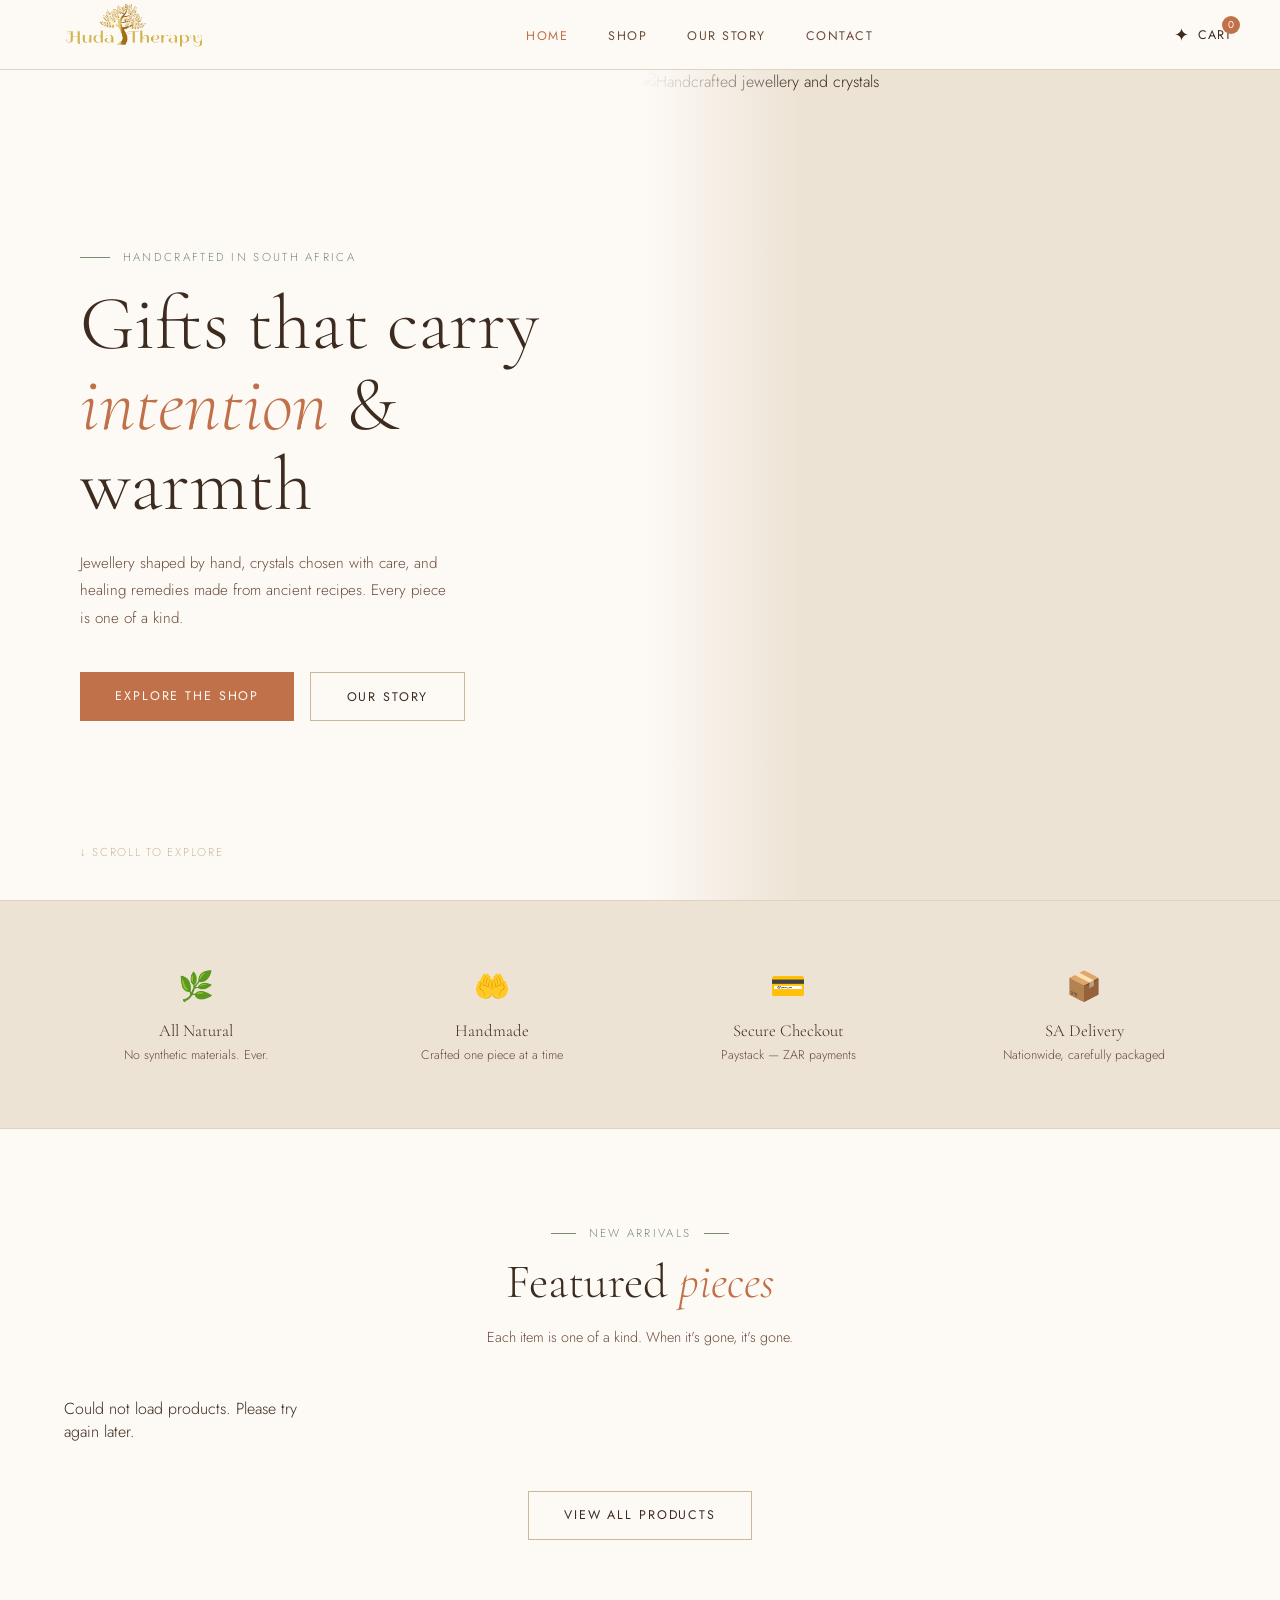
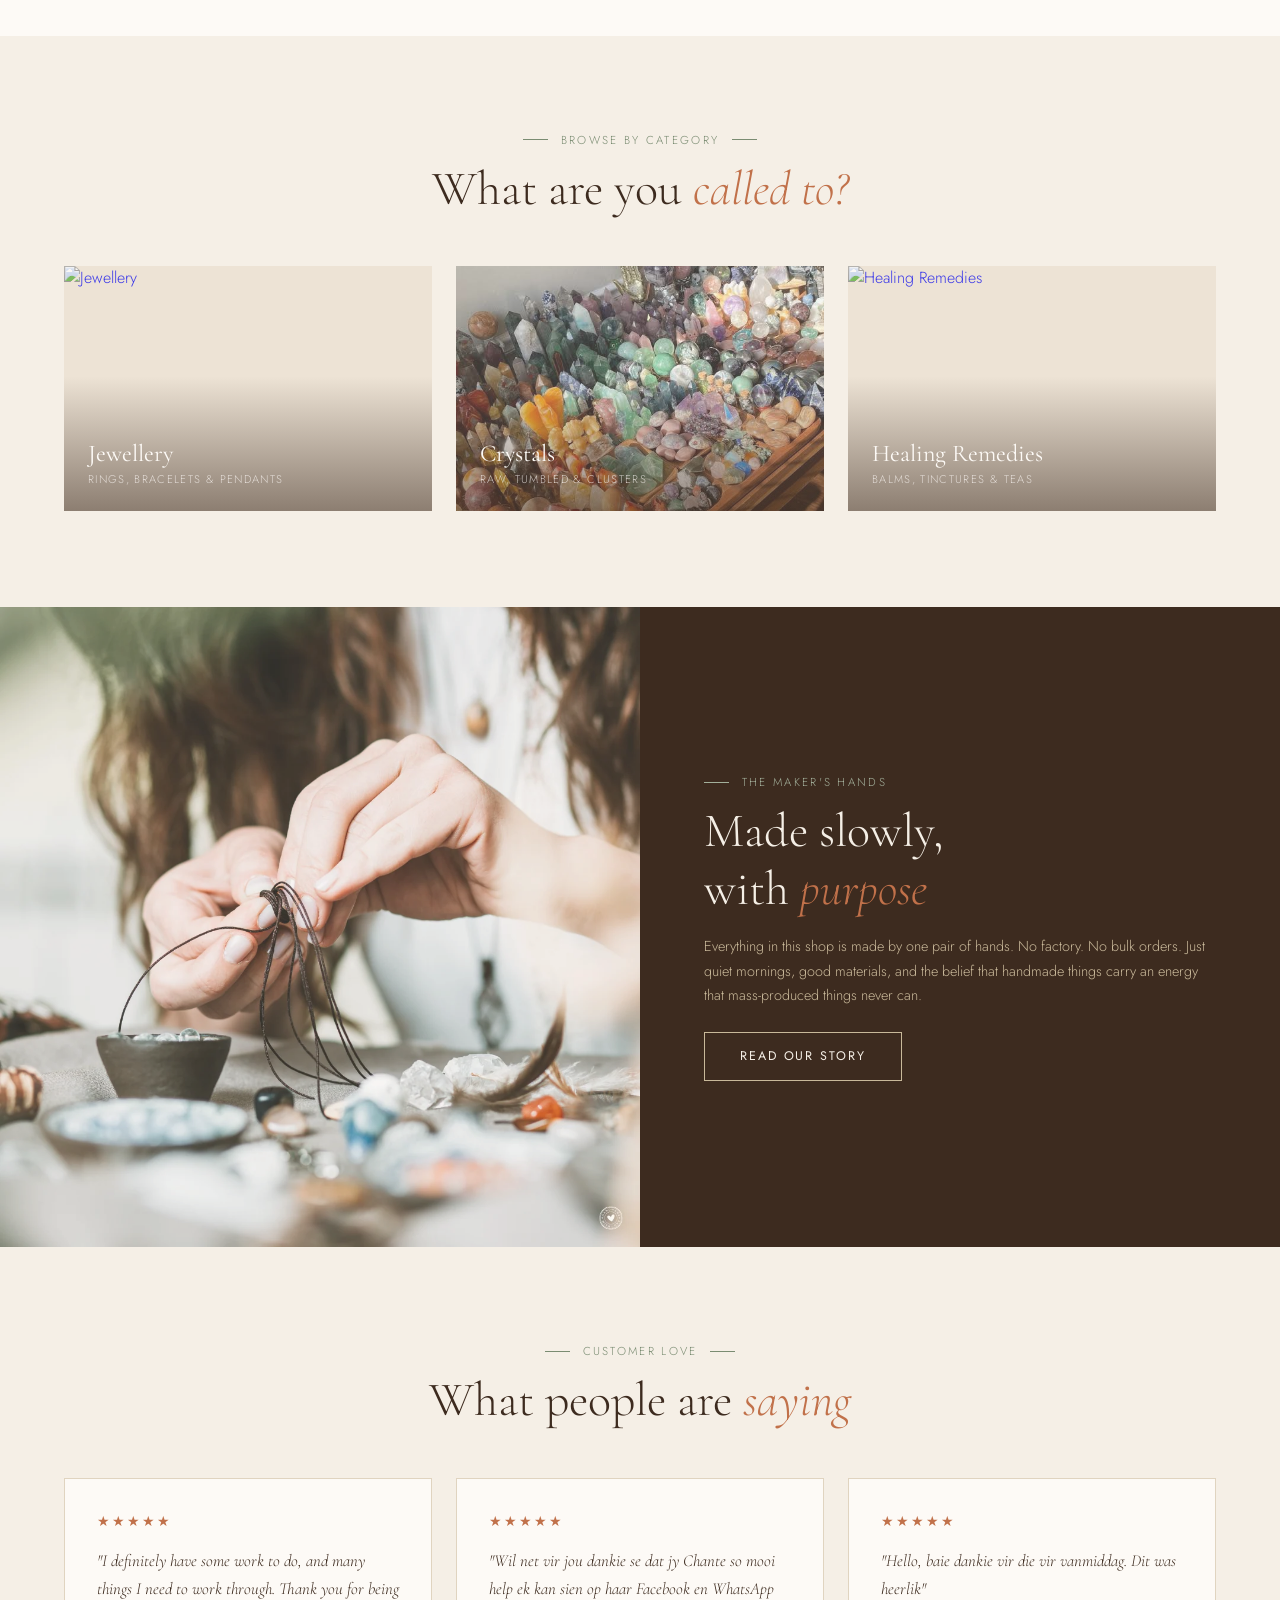
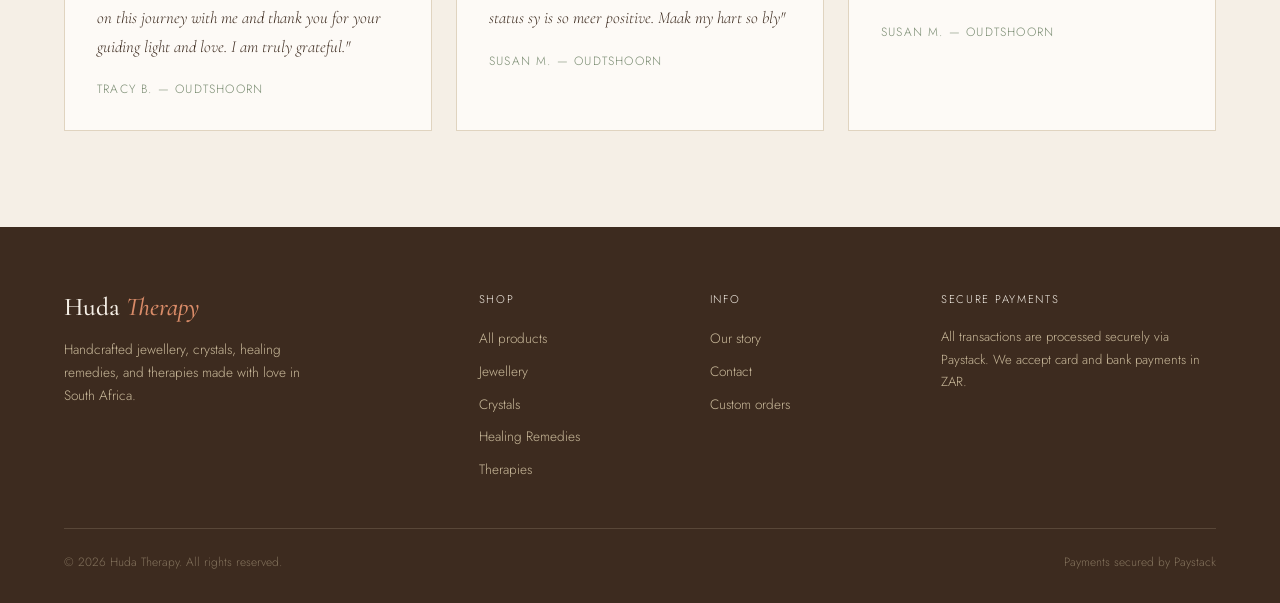
==== commit 3f53c214: "possible final change" ====
--- a/index.html
+++ b/index.html
@@ -84,98 +84,9 @@
         <h2 class="section-title">Featured <em>pieces</em></h2>
         <p class="section-sub">Each item is one of a kind. When it's gone, it's gone.</p>
       </div>
-      <div class="product-grid">
-
-        <div class="product-card" data-category="jewellery">
-          <div class="product-img-wrap">
-            <img src="https://images.unsplash.com/photo-1535632066927-ab7c9ab60908?w=600&q=80" alt="Rose Quartz Ring" loading="lazy" />
-            <span class="product-badge">New</span>
-            <span class="sold-out-badge">Sold Out</span>
-          </div>
-          <div class="product-info">
-            <p class="product-category">Jewellery</p>
-            <h3 class="product-name">Rose Quartz Ring</h3>
-            <p class="product-desc-short">Sterling silver band with a raw rose quartz stone. Hand-formed bezel — no two are identical.</p>
-            <div class="product-footer">
-              <span class="product-price">R 480</span>
-              <button class="btn-buy snipcart-add-item"
-                data-item-id="rose-quartz-ring"
-                data-item-price="480.00"
-                data-item-url="/shop.html"
-                data-item-name="Rose Quartz Ring"
-                data-item-description="Sterling silver band with raw rose quartz stone"
-                data-item-image="https://images.unsplash.com/photo-1535632066927-ab7c9ab60908?w=300">
-                Add to cart
-              </button>
-            </div>
-          </div>
-        </div>
-
-        <div class="product-card" data-category="crystals">
-          <div class="product-img-wrap">
-            <img src="https://images.unsplash.com/photo-1567225557594-88d73398014a?w=600&q=80" alt="Amethyst Cluster" loading="lazy" />
-            <span class="product-badge">Popular</span>
-            <span class="sold-out-badge">Sold Out</span>
-          </div>
-          <div class="product-info">
-            <p class="product-category">Crystals</p>
-            <h3 class="product-name">Amethyst Cluster</h3>
-            <p class="product-desc-short">Natural deep-purple amethyst cluster, ethically sourced. Known for calm and mental clarity.</p>
-            <div class="product-footer">
-              <span class="product-price">R 320</span>
-              <button class="btn-buy snipcart-add-item"
-                data-item-id="amethyst-cluster"
-                data-item-price="320.00"
-                data-item-url="/shop.html"
-                data-item-name="Amethyst Cluster"
-                data-item-description="Natural deep-purple amethyst cluster"
-                data-item-image="https://images.unsplash.com/photo-1567225557594-88d73398014a?w=300">
-                Add to cart
-              </button>
-            </div>
-          </div>
-        </div>
-
-        <!-- SOLD OUT EXAMPLE — add class="sold-out" to any card to disable it -->
-        <div class="product-card sold-out" data-category="remedies">
-          <div class="product-img-wrap">
-            <img src="https://images.unsplash.com/photo-1608571423902-eed4a5ad8108?w=600&q=80" alt="Lavender Healing Balm" loading="lazy" />
-            <span class="sold-out-badge">Sold Out</span>
-          </div>
-          <div class="product-info">
-            <p class="product-category">Healing Remedies</p>
-            <h3 class="product-name">Lavender Healing Balm</h3>
-            <p class="product-desc-short">Beeswax base with lavender oil and dried chamomile. Soothes skin and settles the mind before sleep.</p>
-            <div class="product-footer">
-              <span class="product-price">R 185</span>
-              <button class="btn-buy" disabled>Sold Out</button>
-            </div>
-          </div>
-        </div>
-
-        <div class="product-card" data-category="jewellery">
-          <div class="product-img-wrap">
-            <img src="https://images.unsplash.com/photo-1617038260897-41a1f14a8ca0?w=600&q=80" alt="Turquoise Wrap Bracelet" loading="lazy" />
-            <span class="sold-out-badge">Sold Out</span>
-          </div>
-          <div class="product-info">
-            <p class="product-category">Jewellery</p>
-            <h3 class="product-name">Turquoise Wrap Bracelet</h3>
-            <p class="product-desc-short">Woven leather cord with genuine turquoise beads. Adjustable and hand-knotted for durability.</p>
-            <div class="product-footer">
-              <span class="product-price">R 260</span>
-              <button class="btn-buy snipcart-add-item"
-                data-item-id="turquoise-bracelet"
-                data-item-price="260.00"
-                data-item-url="/shop.html"
-                data-item-name="Turquoise Wrap Bracelet"
-                data-item-description="Woven leather cord with genuine turquoise beads"
-                data-item-image="https://images.unsplash.com/photo-1617038260897-41a1f14a8ca0?w=300">
-                Add to cart
-              </button>
-            </div>
-          </div>
-        </div>
+      <div class="product-grid" id="product-featured">
+
+        
 
       </div>
       <div style="text-align:center;margin-top:3rem;">
@@ -200,7 +111,7 @@
           </div>
         </a>
         <a href="shop.html" class="category-card">
-          <img src="https://images.unsplash.com/photo-1567225557594-88d73398014a?w=700&q=75" alt="Crystals" loading="lazy" />
+          <img src="images/images.jpeg" alt="Crystals" loading="lazy" />
           <div class="category-overlay">
             <p class="category-name">Crystals</p>
             <p class="category-count">Raw, tumbled &amp; clusters</p>
@@ -220,7 +131,7 @@
   <!-- ABOUT STRIP -->
   <div class="about-strip">
     <div class="about-strip-img">
-      <img src="https://images.unsplash.com/photo-1616628188506-523e5985d6fb?w=800&q=80" alt="Maker at work" loading="lazy" />
+      <img src="images/Handmade_best.webp" alt="Maker at work" loading="lazy" />
     </div>
     <div class="about-strip-content">
       <p class="section-eyebrow">The maker's hands</p>
@@ -240,10 +151,20 @@
       <div class="testimonials-grid">
         <div class="testimonial-card">
           <p class="testimonial-stars">&#9733;&#9733;&#9733;&#9733;&#9733;</p>
-          <p class="testimonial-text">"If you have any reviews I can put them here for you"</p>
-          <p class="testimonial-author">Kian G. — Oudtshoorn</p>
-        </div>
-       
+          <p class="testimonial-text">"I definitely have some work to do, and many things I need to work through. Thank you for being on this journey with me and thank you for your guiding light and love. I am truly grateful."</p>
+          <p class="testimonial-author">Tracy B. — Oudtshoorn</p>
+        </div>
+        <div class="testimonial-card">
+          <p class="testimonial-stars">&#9733;&#9733;&#9733;&#9733;&#9733;</p>
+          <p class="testimonial-text">"Wil net vir jou dankie se dat jy Chante so mooi help ek kan sien op haar Facebook en WhatsApp status sy is so meer positive. Maak my hart so bly"</p>
+          <p class="testimonial-author">Susan M. — Oudtshoorn</p>
+        </div>
+        <div class="testimonial-card">
+          <p class="testimonial-stars">&#9733;&#9733;&#9733;&#9733;&#9733;</p>
+          <p class="testimonial-text">"Hello, baie dankie vir die vir vanmiddag. Dit was heerlik"</p>
+          <p class="testimonial-author">Susan M. — Oudtshoorn</p>
+        </div>
+        
         </div>
       </div>
     </div>
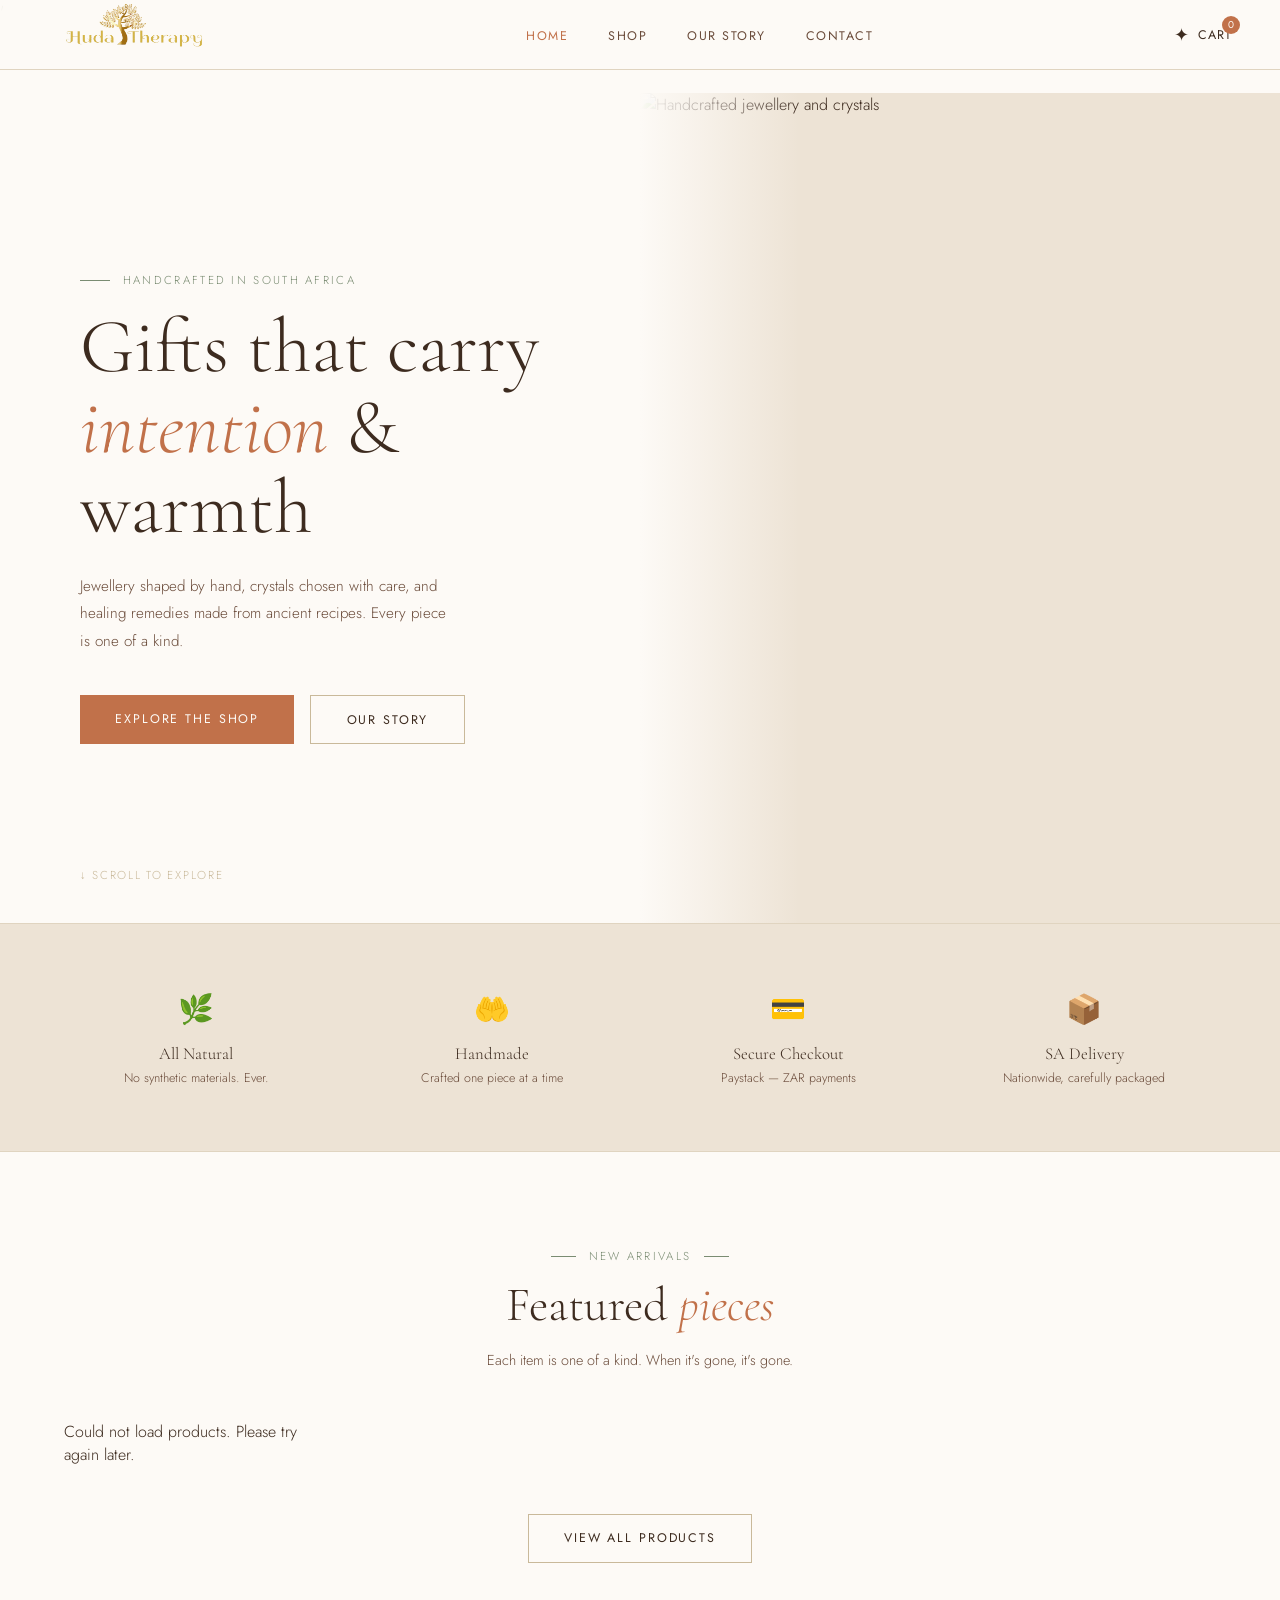
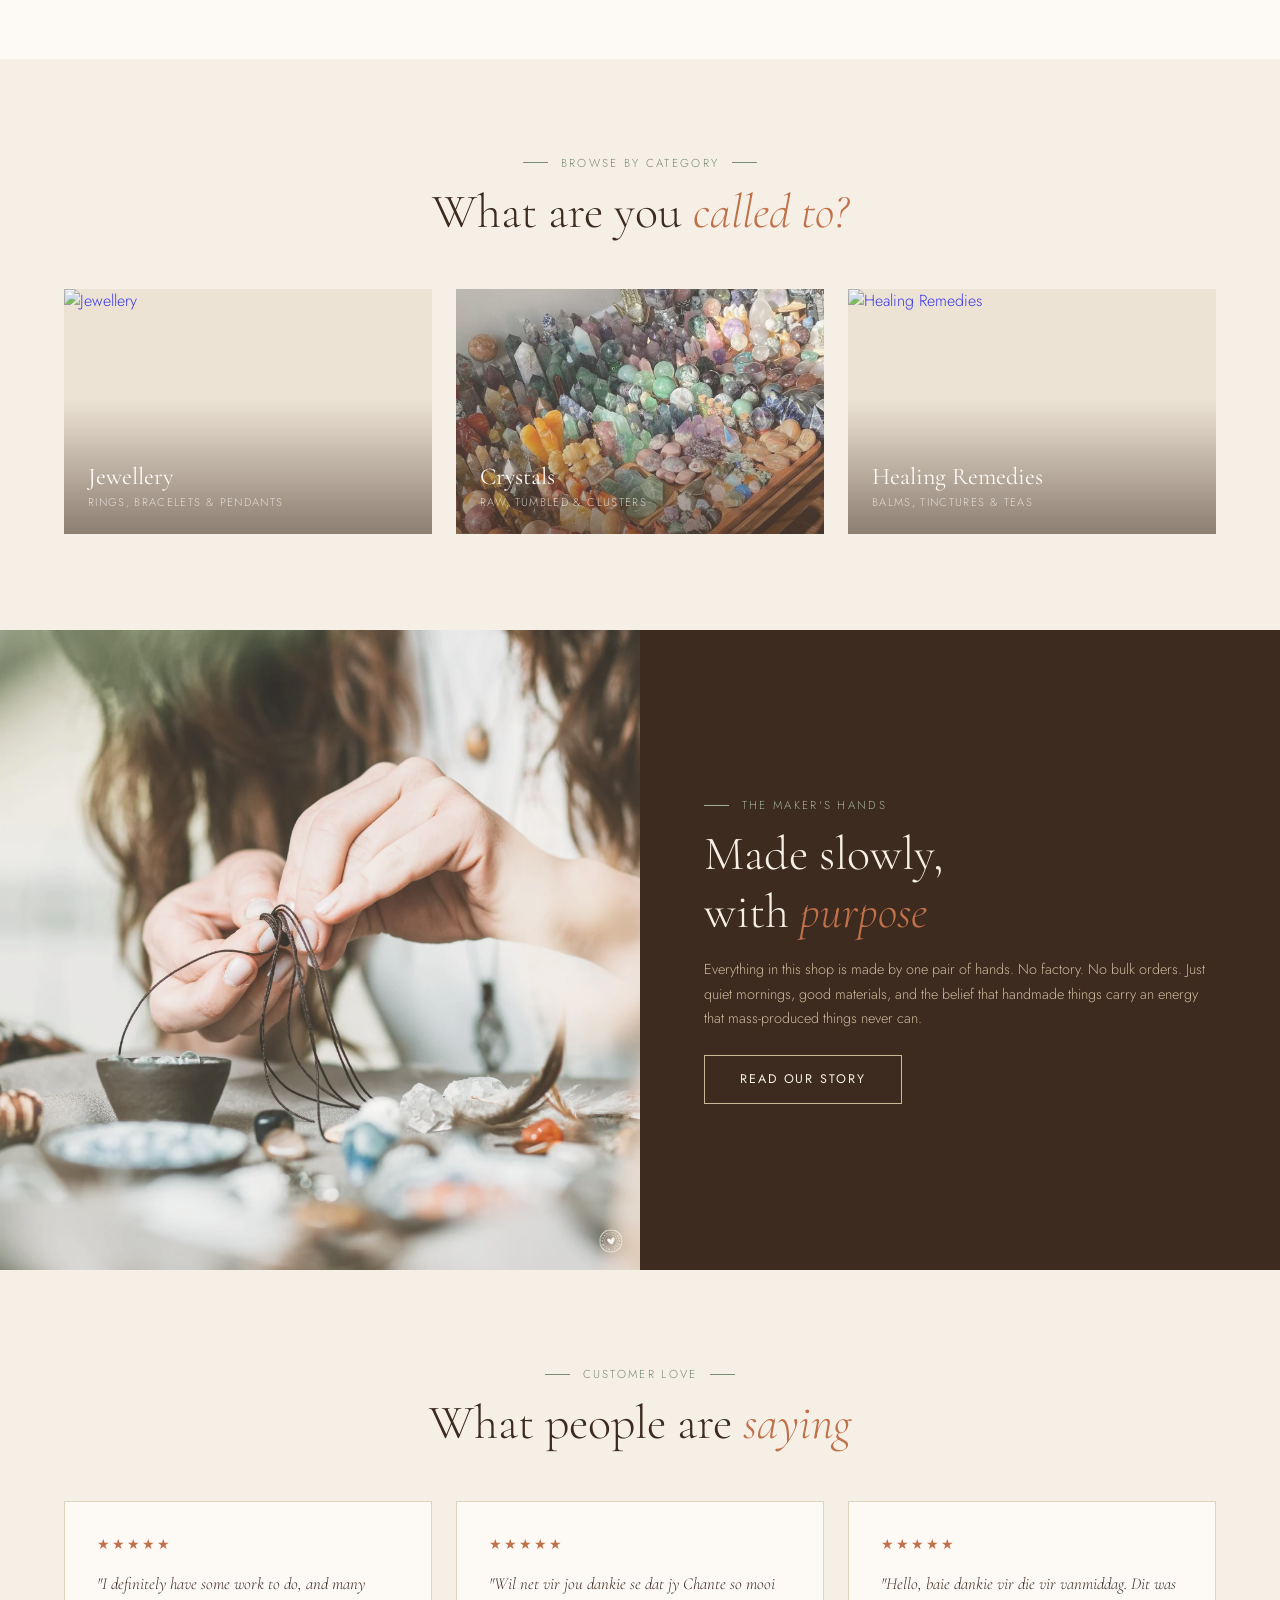
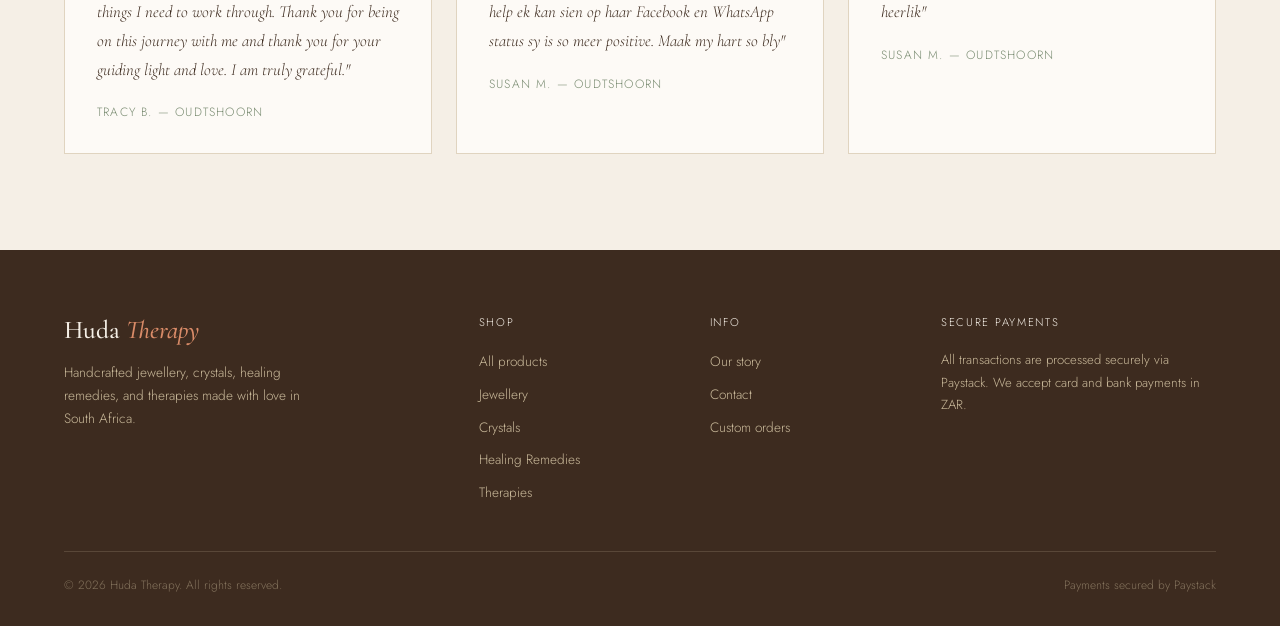
==== commit 12a050c9: "Fix formatting issues in index.html" ====
--- a/index.html
+++ b/index.html
@@ -12,7 +12,7 @@
   <link rel="stylesheet" href="css/style.css" />
 </head>
 <body>
-
+'
 <nav>
   <img src='images/Huda_Logo_1-removebg-preview.png' class='nav-logo'>
   <ul class="nav-links">
--- a/css/style.css
+++ b/css/style.css
@@ -58,6 +58,8 @@
 
 /* BUTTONS */
 .btn-primary { display: inline-block; background: var(--terracotta); color: var(--white); padding: 0.9rem 2.2rem; font-family: var(--font-body); font-size: 0.78rem; letter-spacing: 0.15em; text-transform: uppercase; text-decoration: none; font-weight: 400; transition: background 0.25s, transform 0.2s; border: none; cursor: pointer; }
+.btn-secondary { display: inline-block; background: var(--terracotta); color: var(--white); padding: 0.9rem 1.5rem; font-family: var(--font-body); font-size: 0.78rem; letter-spacing: 0.01em; text-transform: uppercase; text-decoration: none; font-weight: 400; transition: background 0.25s, transform 0.2s; border: none; cursor: pointer; }
+.btn-secondary:hover { background: var(--terracotta-dark); transform: translateY(-1px); }
 .btn-primary:hover { background: var(--terracotta-dark); transform: translateY(-1px); }
 .btn-outline { display: inline-block; background: transparent; color: var(--warm-brown); padding: 0.9rem 2.2rem; font-family: var(--font-body); font-size: 0.78rem; letter-spacing: 0.15em; text-transform: uppercase; text-decoration: none; font-weight: 400; border: 1px solid var(--sand); transition: border-color 0.25s, color 0.25s, transform 0.2s; cursor: pointer; }
 .btn-outline:hover { border-color: var(--terracotta); color: var(--terracotta); transform: translateY(-1px); }
